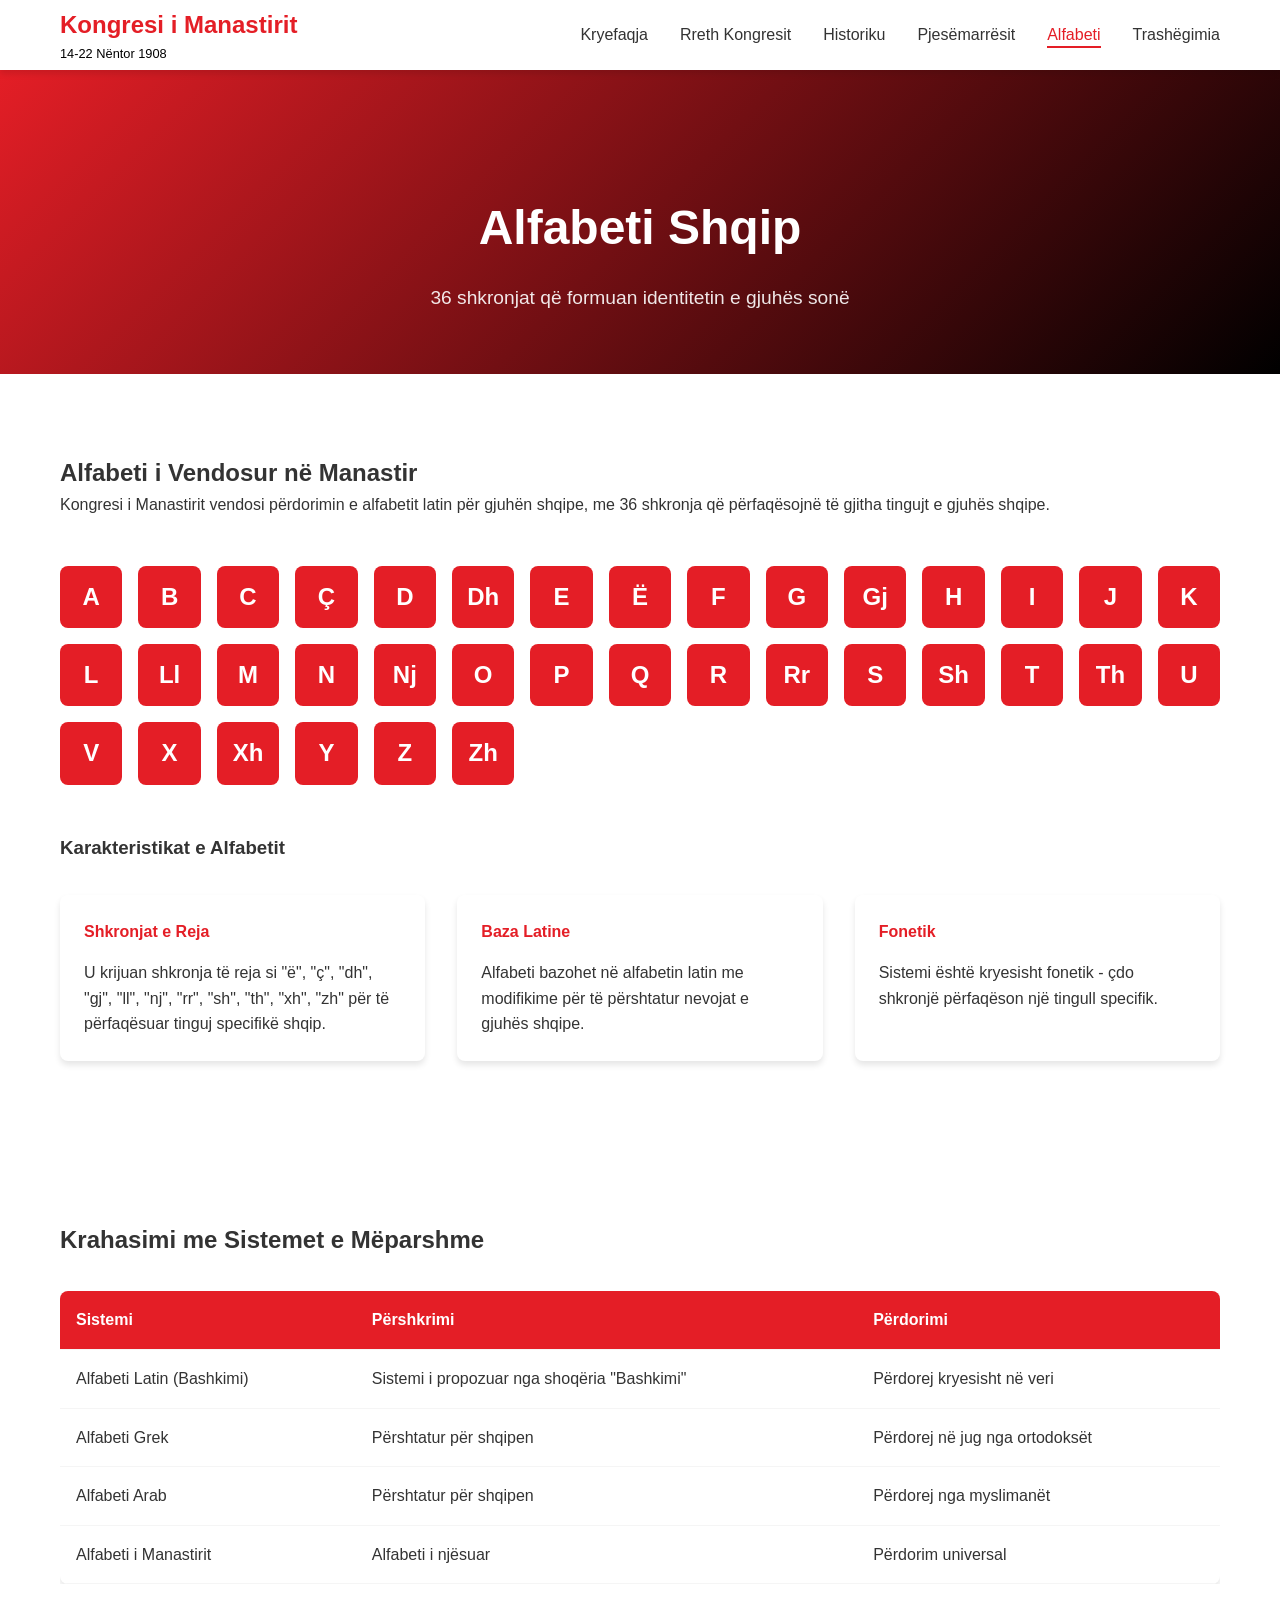
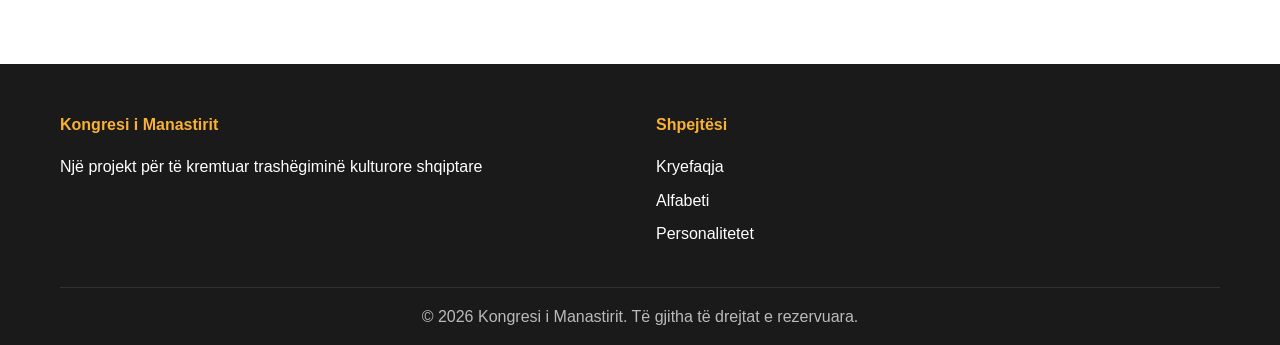
==== alfabeti.html @ b6f20cf1 "Add files via upload" ====
<!doctype html>
<html lang="sq">
    <head>
        <meta charset="UTF-8" />
        <meta name="viewport" content="width=device-width, initial-scale=1.0" />
        <title>Alfabeti - Kongresi i Manastirit</title>
        <link rel="stylesheet" href="style.css" />
    </head>
    <body>
        <nav class="navbar">
            <div class="nav-container">
                <div class="nav-logo">
                    <h2>Kongresi i Manastirit</h2>
                    <span>14-22 Nëntor 1908</span>
                </div>
                <ul class="nav-menu">
                    <li class="nav-item">
                        <a href="index.html" class="nav-link">Kryefaqja</a>
                    </li>
                    <li class="nav-item">
                        <a href="rreth.html" class="nav-link"
                            >Rreth Kongresit</a
                        >
                    </li>
                    <li class="nav-item">
                        <a href="historiku.html" class="nav-link">Historiku</a>
                    </li>
                    <li class="nav-item">
                        <a href="pjesemarresit.html" class="nav-link"
                            >Pjesëmarrësit</a
                        >
                    </li>
                    <li class="nav-item">
                        <a href="alfabeti.html" class="nav-link active"
                            >Alfabeti</a
                        >
                    </li>
                    <li class="nav-item">
                        <a href="trashigimi.html" class="nav-link"
                            >Trashëgimia</a
                        >
                    </li>
                </ul>
                <div class="hamburger">
                    <span class="bar"></span>
                    <span class="bar"></span>
                    <span class="bar"></span>
                </div>
            </div>
        </nav>

        <header class="page-header">
            <div class="container">
                <h1>Alfabeti Shqip</h1>
                <p>36 shkronjat që formuan identitetin e gjuhës sonë</p>
            </div>
        </header>

        <main>
            <section class="alphabet-section">
                <div class="container">
                    <div class="alphabet-intro">
                        <h2>Alfabeti i Vendosur në Manastir</h2>
                        <p>
                            Kongresi i Manastirit vendosi përdorimin e alfabetit
                            latin për gjuhën shqipe, me 36 shkronja që
                            përfaqësojnë të gjitha tingujt e gjuhës shqipe.
                        </p>
                    </div>

                    <div class="alphabet-grid">
                        <!-- Shkronjat do të gjenerohen me JavaScript -->
                    </div>

                    <div class="alphabet-details">
                        <h3>Karakteristikat e Alfabetit</h3>
                        <div class="details-grid">
                            <div class="detail-card">
                                <h4>Shkronjat e Reja</h4>
                                <p>
                                    U krijuan shkronja të reja si "ë", "ç",
                                    "dh", "gj", "ll", "nj", "rr", "sh", "th",
                                    "xh", "zh" për të përfaqësuar tinguj
                                    specifikë shqip.
                                </p>
                            </div>
                            <div class="detail-card">
                                <h4>Baza Latine</h4>
                                <p>
                                    Alfabeti bazohet në alfabetin latin me
                                    modifikime për të përshtatur nevojat e
                                    gjuhës shqipe.
                                </p>
                            </div>
                            <div class="detail-card">
                                <h4>Fonetik</h4>
                                <p>
                                    Sistemi është kryesisht fonetik - çdo
                                    shkronjë përfaqëson një tingull specifik.
                                </p>
                            </div>
                        </div>
                    </div>
                </div>
            </section>

            <section class="comparison-section">
                <div class="container">
                    <h2>Krahasimi me Sistemet e Mëparshme</h2>
                    <div class="comparison-table">
                        <table>
                            <thead>
                                <tr>
                                    <th>Sistemi</th>
                                    <th>Përshkrimi</th>
                                    <th>Përdorimi</th>
                                </tr>
                            </thead>
                            <tbody>
                                <tr>
                                    <td>Alfabeti Latin (Bashkimi)</td>
                                    <td>
                                        Sistemi i propozuar nga shoqëria
                                        "Bashkimi"
                                    </td>
                                    <td>Përdorej kryesisht në veri</td>
                                </tr>
                                <tr>
                                    <td>Alfabeti Grek</td>
                                    <td>Përshtatur për shqipen</td>
                                    <td>Përdorej në jug nga ortodoksët</td>
                                </tr>
                                <tr>
                                    <td>Alfabeti Arab</td>
                                    <td>Përshtatur për shqipen</td>
                                    <td>Përdorej nga myslimanët</td>
                                </tr>
                                <tr>
                                    <td>Alfabeti i Manastirit</td>
                                    <td>Alfabeti i njësuar</td>
                                    <td>Përdorim universal</td>
                                </tr>
                            </tbody>
                        </table>
                    </div>
                </div>
            </section>
        </main>

        <footer class="footer">
            <div class="container">
                <div class="footer-content">
                    <div class="footer-section">
                        <h4>Kongresi i Manastirit</h4>
                        <p>
                            Një projekt për të kremtuar trashëgiminë kulturore
                            shqiptare
                        </p>
                    </div>
                    <div class="footer-section">
                        <h4>Shpejtësi</h4>
                        <ul>
                            <li><a href="index.html">Kryefaqja</a></li>
                            <li><a href="alfabeti.html">Alfabeti</a></li>
                            <li>
                                <a href="pjesemarresit.html">Personalitetet</a>
                            </li>
                        </ul>
                    </div>
                </div>
                <div class="footer-bottom">
                    <p>
                        &copy; 2024 Kongresi i Manastirit. Të gjitha të drejtat
                        e rezervuara.
                    </p>
                </div>
            </div>
        </footer>

        <script src="script.js"></script>
    </body>
</html>
---- style.css ----
/* Reset dhe stilizime bazë */
* {
    margin: 0;
    padding: 0;
    box-sizing: border-box;
}

:root {
    --primary-color: #e41e26;
    --secondary-color: #000000;
    --accent-color: #f8b133;
    --text-color: #333333;
    --light-bg: #f5f5f5;
    --dark-bg: #1a1a1a;
    --white: #ffffff;
    --transition: all 0.3s ease;
    --shadow: 0 4px 6px rgba(0, 0, 0, 0.1);
    --border-radius: 8px;
}

html {
    scroll-behavior: smooth;
}

body {
    font-family: "Segoe UI", Tahoma, Geneva, Verdana, sans-serif;
    line-height: 1.6;
    color: var(--text-color);
    background-color: var(--white);
}

.container {
    max-width: 1200px;
    margin: 0 auto;
    padding: 0 20px;
}

/* Navigation */
.navbar {
    background: var(--white);
    box-shadow: var(--shadow);
    position: fixed;
    width: 100%;
    top: 0;
    z-index: 1000;
}

.nav-container {
    max-width: 1200px;
    margin: 0 auto;
    padding: 0 20px;
    display: flex;
    justify-content: space-between;
    align-items: center;
    height: 70px;
}

.nav-logo h2 {
    color: var(--primary-color);
    font-size: 1.5rem;
}

.nav-logo span {
    color: var(--secondary-color);
    font-size: 0.8rem;
    display: block;
}

.nav-menu {
    display: flex;
    list-style: none;
    gap: 2rem;
}

.nav-link {
    text-decoration: none;
    color: var(--text-color);
    font-weight: 500;
    transition: var(--transition);
    position: relative;
}

.nav-link:hover,
.nav-link.active {
    color: var(--primary-color);
}

.nav-link.active::after {
    content: "";
    position: absolute;
    bottom: -5px;
    left: 0;
    width: 100%;
    height: 2px;
    background: var(--primary-color);
}

.hamburger {
    display: none;
    flex-direction: column;
    cursor: pointer;
}

.bar {
    width: 25px;
    height: 3px;
    background: var(--text-color);
    margin: 3px 0;
    transition: var(--transition);
}

/* Hero Section */
.hero {
    height: 100vh;
    background: linear-gradient(
        135deg,
        var(--primary-color),
        var(--secondary-color)
    );
    display: flex;
    align-items: center;
    justify-content: center;
    text-align: center;
    color: var(--white);
    position: relative;
    margin-top: 70px;
}

.hero-content {
    z-index: 2;
}

.hero-title {
    font-size: 4rem;
    margin-bottom: 1rem;
    text-shadow: 2px 2px 4px rgba(0, 0, 0, 0.5);
}

.hero-subtitle {
    font-size: 1.5rem;
    margin-bottom: 2rem;
    opacity: 0.9;
}

.hero-date {
    font-size: 1.2rem;
    margin-bottom: 2rem;
    padding: 0.5rem 1rem;
    background: rgba(255, 255, 255, 0.2);
    border-radius: var(--border-radius);
    display: inline-block;
}

.cta-button {
    display: inline-block;
    padding: 12px 30px;
    background: var(--accent-color);
    color: var(--secondary-color);
    text-decoration: none;
    border-radius: var(--border-radius);
    font-weight: bold;
    transition: var(--transition);
    border: none;
    cursor: pointer;
}

.cta-button:hover {
    transform: translateY(-2px);
    box-shadow: var(--shadow);
}

.cta-button.secondary {
    background: transparent;
    border: 2px solid var(--accent-color);
    color: var(--accent-color);
}

.hero-scroll {
    position: absolute;
    bottom: 30px;
    left: 50%;
    transform: translateX(-50%);
}

.scroll-indicator {
    width: 30px;
    height: 50px;
    border: 2px solid var(--white);
    border-radius: 15px;
    position: relative;
}

.scroll-indicator::before {
    content: "";
    position: absolute;
    top: 8px;
    left: 50%;
    transform: translateX(-50%);
    width: 4px;
    height: 8px;
    background: var(--white);
    border-radius: 2px;
    animation: scroll 2s infinite;
}

@keyframes scroll {
    0% {
        transform: translateX(-50%) translateY(0);
        opacity: 1;
    }
    100% {
        transform: translateX(-50%) translateY(20px);
        opacity: 0;
    }
}

/* Sections Common */
section {
    padding: 80px 0;
}

.section-header {
    text-align: center;
    margin-bottom: 3rem;
}

.section-header h2 {
    font-size: 2.5rem;
    color: var(--secondary-color);
    margin-bottom: 1rem;
}

.section-header p {
    font-size: 1.2rem;
    color: var(--text-color);
    opacity: 0.8;
}

/* Features Grid */
.features-grid {
    display: grid;
    grid-template-columns: repeat(auto-fit, minmax(250px, 1fr));
    gap: 2rem;
    margin-top: 3rem;
}

.feature-card {
    background: var(--white);
    padding: 2rem;
    border-radius: var(--border-radius);
    box-shadow: var(--shadow);
    text-align: center;
    transition: var(--transition);
}

.feature-card:hover {
    transform: translateY(-5px);
}

.feature-icon {
    font-size: 3rem;
    margin-bottom: 1rem;
}

.feature-card h3 {
    color: var(--secondary-color);
    margin-bottom: 1rem;
}

/* Timeline */
.timeline {
    position: relative;
    max-width: 800px;
    margin: 0 auto;
}

.timeline::before {
    content: "";
    position: absolute;
    left: 50%;
    top: 0;
    bottom: 0;
    width: 2px;
    background: var(--primary-color);
    transform: translateX(-50%);
}

.timeline-item {
    display: flex;
    justify-content: space-between;
    align-items: center;
    margin-bottom: 3rem;
    position: relative;
}

.timeline-item:nth-child(odd) {
    flex-direction: row-reverse;
}

.timeline-date {
    flex: 1;
    text-align: center;
    font-weight: bold;
    font-size: 1.2rem;
    color: var(--primary-color);
}

.timeline-content {
    flex: 2;
    background: var(--white);
    padding: 1.5rem;
    border-radius: var(--border-radius);
    box-shadow: var(--shadow);
    position: relative;
}

.timeline-item:nth-child(odd) .timeline-content {
    margin-right: 2rem;
}

.timeline-item:nth-child(even) .timeline-content {
    margin-left: 2rem;
}

.timeline-content::before {
    content: "";
    position: absolute;
    top: 50%;
    width: 20px;
    height: 20px;
    background: var(--primary-color);
    border-radius: 50%;
    transform: translateY(-50%);
}

.timeline-item:nth-child(odd) .timeline-content::before {
    right: -30px;
}

.timeline-item:nth-child(even) .timeline-content::before {
    left: -30px;
}

.timeline-item.highlight .timeline-content {
    background: var(--primary-color);
    color: var(--white);
}

.timeline-item.highlight .timeline-content h3 {
    color: var(--white);
}

/* Page Header */
.page-header {
    background: linear-gradient(
        135deg,
        var(--primary-color),
        var(--secondary-color)
    );
    color: var(--white);
    padding: 120px 0 60px;
    text-align: center;
    margin-top: 70px;
}

.page-header h1 {
    font-size: 3rem;
    margin-bottom: 1rem;
}

.page-header p {
    font-size: 1.2rem;
    opacity: 0.9;
}

/* Content Grid */
.content-grid {
    display: grid;
    grid-template-columns: 2fr 1fr;
    gap: 3rem;
    align-items: start;
}

.content-text h2 {
    color: var(--secondary-color);
    margin-bottom: 1.5rem;
    font-size: 2rem;
}

.content-text h3 {
    color: var(--primary-color);
    margin: 2rem 0 1rem;
}

.content-text ul {
    margin-left: 2rem;
    margin-bottom: 2rem;
}

.content-text li {
    margin-bottom: 0.5rem;
}

.image-placeholder {
    background: var(--light-bg);
    height: 300px;
    display: flex;
    align-items: center;
    justify-content: center;
    border-radius: var(--border-radius);
    color: var(--text-color);
    font-style: italic;
}

/* Stats Section */
.stats-section {
    background: var(--light-bg);
}

.stats-grid {
    display: grid;
    grid-template-columns: repeat(auto-fit, minmax(200px, 1fr));
    gap: 2rem;
    text-align: center;
}

.stat-item {
    background: var(--white);
    padding: 2rem;
    border-radius: var(--border-radius);
    box-shadow: var(--shadow);
}

.stat-number {
    font-size: 3rem;
    font-weight: bold;
    color: var(--primary-color);
    margin-bottom: 0.5rem;
}

.stat-label {
    color: var(--text-color);
    font-weight: 500;
}

/* People Section */
.people-filter {
    display: flex;
    justify-content: center;
    gap: 1rem;
    margin-bottom: 3rem;
    flex-wrap: wrap;
}

.filter-btn {
    padding: 8px 16px;
    background: var(--white);
    border: 2px solid var(--primary-color);
    color: var(--primary-color);
    border-radius: var(--border-radius);
    cursor: pointer;
    transition: var(--transition);
}

.filter-btn.active,
.filter-btn:hover {
    background: var(--primary-color);
    color: var(--white);
}

.people-grid {
    display: grid;
    grid-template-columns: repeat(auto-fit, minmax(300px, 1fr));
    gap: 2rem;
}

.person-card {
    background: var(--white);
    border-radius: var(--border-radius);
    box-shadow: var(--shadow);
    overflow: hidden;
    transition: var(--transition);
}

.person-card:hover {
    transform: translateY(-5px);
}

.person-image {
    height: 200px;
    background: var(--light-bg);
    display: flex;
    align-items: center;
    justify-content: center;
    font-size: 3rem;
    color: var(--primary-color);
    font-weight: bold;
}

.person-info {
    padding: 1.5rem;
}

.person-info h3 {
    color: var(--secondary-color);
    margin-bottom: 0.5rem;
}

.person-role {
    color: var(--primary-color);
    font-weight: 500;
    margin-bottom: 1rem;
}

.person-bio {
    color: var(--text-color);
    line-height: 1.6;
}

/* Alphabet Section */
.alphabet-grid {
    display: grid;
    grid-template-columns: repeat(auto-fit, minmax(60px, 1fr));
    gap: 1rem;
    margin: 3rem 0;
}

.letter-card {
    background: var(--primary-color);
    color: var(--white);
    aspect-ratio: 1;
    display: flex;
    align-items: center;
    justify-content: center;
    font-size: 1.5rem;
    font-weight: bold;
    border-radius: var(--border-radius);
    transition: var(--transition);
    cursor: pointer;
}

.letter-card:hover {
    transform: scale(1.1);
    background: var(--secondary-color);
}

.details-grid {
    display: grid;
    grid-template-columns: repeat(auto-fit, minmax(250px, 1fr));
    gap: 2rem;
    margin-top: 2rem;
}

.detail-card {
    background: var(--white);
    padding: 1.5rem;
    border-radius: var(--border-radius);
    box-shadow: var(--shadow);
}

.detail-card h4 {
    color: var(--primary-color);
    margin-bottom: 1rem;
}

/* Comparison Table */
.comparison-table {
    overflow-x: auto;
    margin-top: 2rem;
}

table {
    width: 100%;
    border-collapse: collapse;
    background: var(--white);
    box-shadow: var(--shadow);
    border-radius: var(--border-radius);
    overflow: hidden;
}

th,
td {
    padding: 1rem;
    text-align: left;
    border-bottom: 1px solid var(--light-bg);
}

th {
    background: var(--primary-color);
    color: var(--white);
    font-weight: 600;
}

tr:hover {
    background: var(--light-bg);
}

/* Legacy Grid */
.legacy-grid {
    display: grid;
    grid-template-columns: repeat(auto-fit, minmax(250px, 1fr));
    gap: 2rem;
    margin-top: 3rem;
}

.legacy-card {
    background: var(--white);
    padding: 2rem;
    border-radius: var(--border-radius);
    box-shadow: var(--shadow);
    text-align: center;
    transition: var(--transition);
}

.legacy-card:hover {
    transform: translateY(-5px);
}

.legacy-card h3 {
    color: var(--primary-color);
    margin-bottom: 1rem;
}

/* Impact Timeline */
.impact-timeline {
    position: relative;
    max-width: 800px;
    margin: 3rem auto 0;
}

.impact-timeline::before {
    content: "";
    position: absolute;
    left: 0;
    top: 0;
    bottom: 0;
    width: 2px;
    background: var(--primary-color);
}

.impact-item {
    display: flex;
    margin-bottom: 3rem;
    position: relative;
}

.impact-year {
    flex: 1;
    font-weight: bold;
    color: var(--primary-color);
    padding-right: 2rem;
    text-align: right;
}

.impact-content {
    flex: 3;
    background: var(--white);
    padding: 1.5rem;
    border-radius: var(--border-radius);
    box-shadow: var(--shadow);
    margin-left: 2rem;
    position: relative;
}

.impact-content::before {
    content: "";
    position: absolute;
    left: -10px;
    top: 50%;
    transform: translateY(-50%);
    width: 20px;
    height: 20px;
    background: var(--primary-color);
    border-radius: 50%;
}

.impact-content h3 {
    color: var(--secondary-color);
    margin-bottom: 0.5rem;
}

/* Celebration Section */
.celebration-section {
    background: var(--light-bg);
    text-align: center;
}

.celebration-content p {
    font-size: 1.2rem;
    margin-bottom: 2rem;
    max-width: 600px;
    margin-left: auto;
    margin-right: auto;
}

.celebration-actions {
    display: flex;
    gap: 1rem;
    justify-content: center;
    flex-wrap: wrap;
}

/* Footer */
.footer {
    background: var(--dark-bg);
    color: var(--white);
    padding: 3rem 0 1rem;
}

.footer-content {
    display: grid;
    grid-template-columns: repeat(auto-fit, minmax(250px, 1fr));
    gap: 2rem;
    margin-bottom: 2rem;
}

.footer-section h4 {
    color: var(--accent-color);
    margin-bottom: 1rem;
}

.footer-section ul {
    list-style: none;
}

.footer-section ul li {
    margin-bottom: 0.5rem;
}

.footer-section a {
    color: var(--white);
    text-decoration: none;
    transition: var(--transition);
}

.footer-section a:hover {
    color: var(--accent-color);
}

.footer-bottom {
    border-top: 1px solid rgba(255, 255, 255, 0.1);
    padding-top: 1rem;
    text-align: center;
    color: rgba(255, 255, 255, 0.7);
}

/* Responsive Design */
@media (max-width: 768px) {
    .hamburger {
        display: flex;
    }

    .nav-menu {
        position: fixed;
        left: -100%;
        top: 70px;
        flex-direction: column;
        background: var(--white);
        width: 100%;
        text-align: center;
        transition: var(--transition);
        box-shadow: var(--shadow);
        padding: 2rem 0;
    }

    .nav-menu.active {
        left: 0;
    }

    .hero-title {
        font-size: 2.5rem;
    }

    .hero-subtitle {
        font-size: 1.2rem;
    }

    .content-grid {
        grid-template-columns: 1fr;
    }

    .timeline::before {
        left: 20px;
    }

    .timeline-item {
        flex-direction: row !important;
    }

    .timeline-date {
        flex: 0 0 80px;
        text-align: left;
    }

    .timeline-content {
        margin-left: 2rem !important;
        margin-right: 0 !important;
    }

    .timeline-content::before {
        left: -30px !important;
        right: auto !important;
    }

    .impact-timeline::before {
        left: 20px;
    }

    .impact-item {
        flex-direction: column;
    }

    .impact-year {
        text-align: left;
        padding-right: 0;
        margin-bottom: 1rem;
    }

    .impact-content {
        margin-left: 2rem;
    }
}

/* Animations */
@keyframes fadeInUp {
    from {
        opacity: 0;
        transform: translateY(30px);
    }
    to {
        opacity: 1;
        transform: translateY(0);
    }
}

.fade-in {
    animation: fadeInUp 0.6s ease forwards;
}
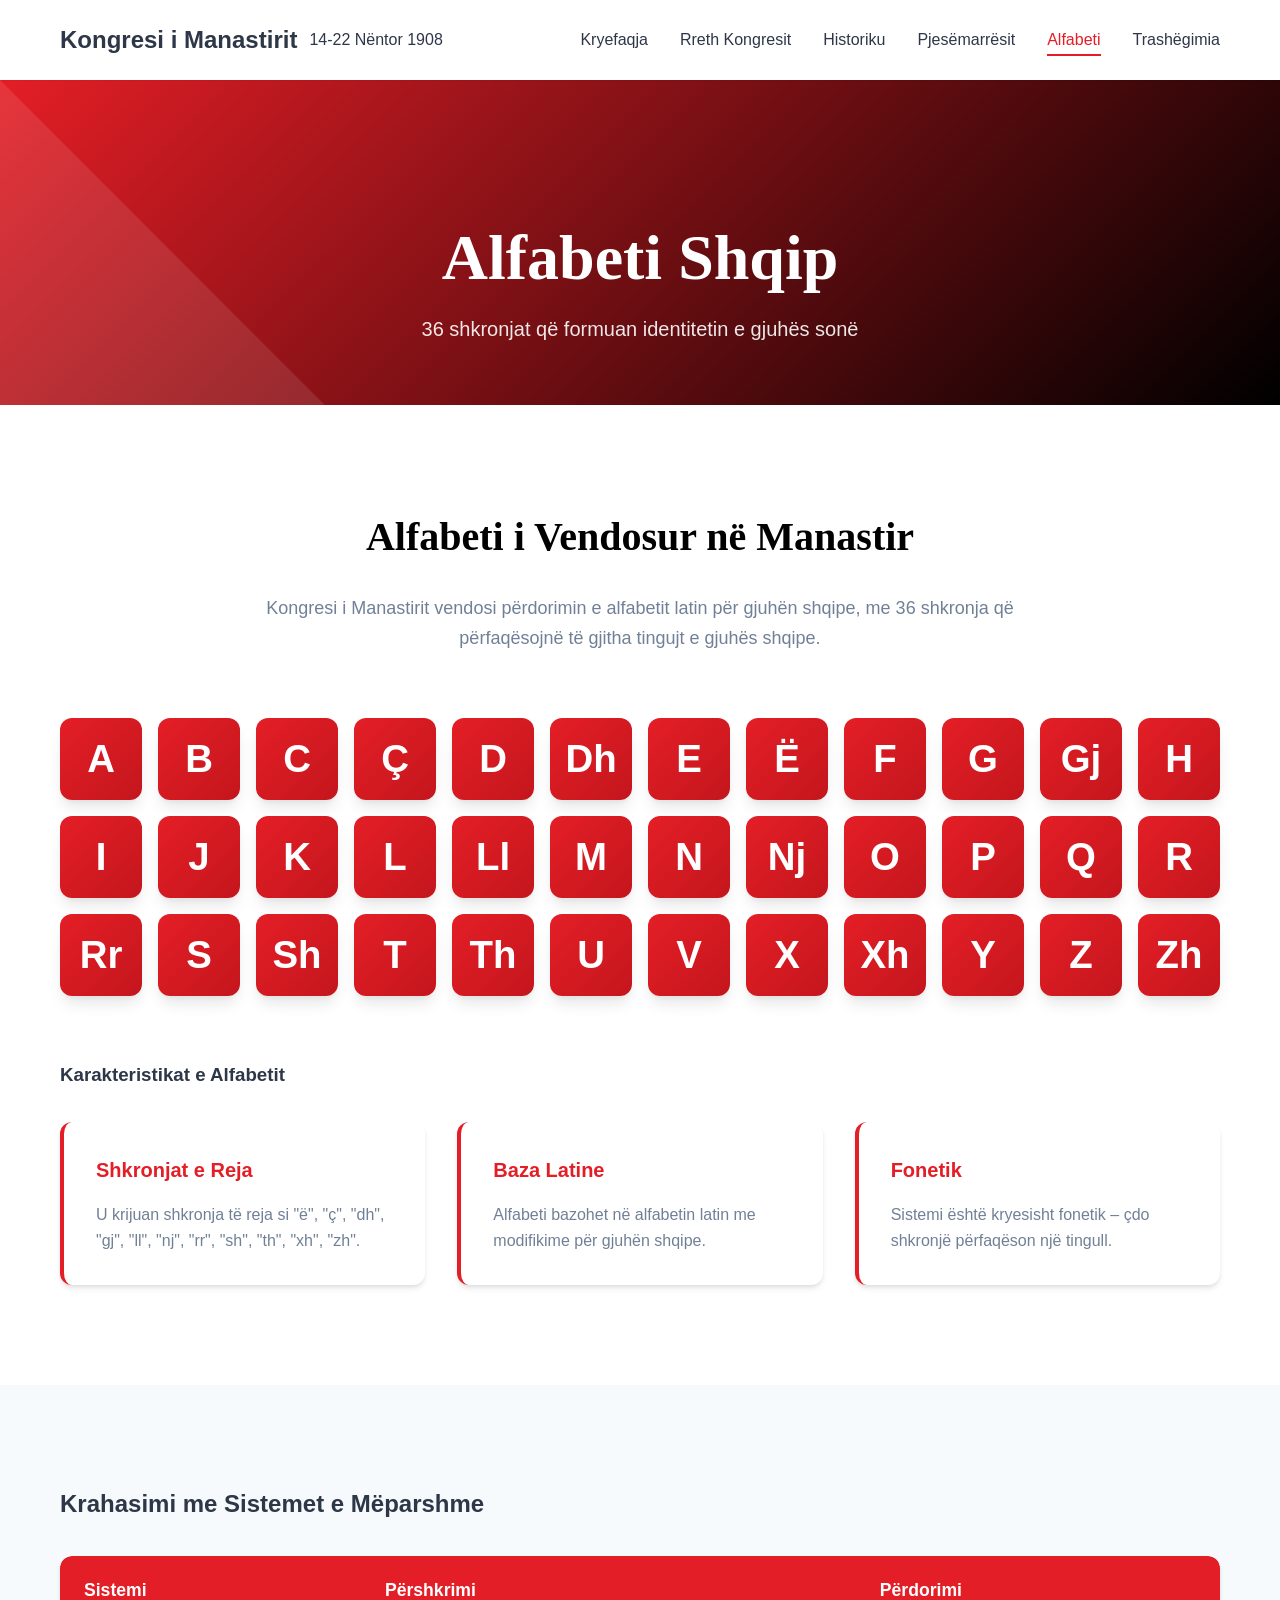
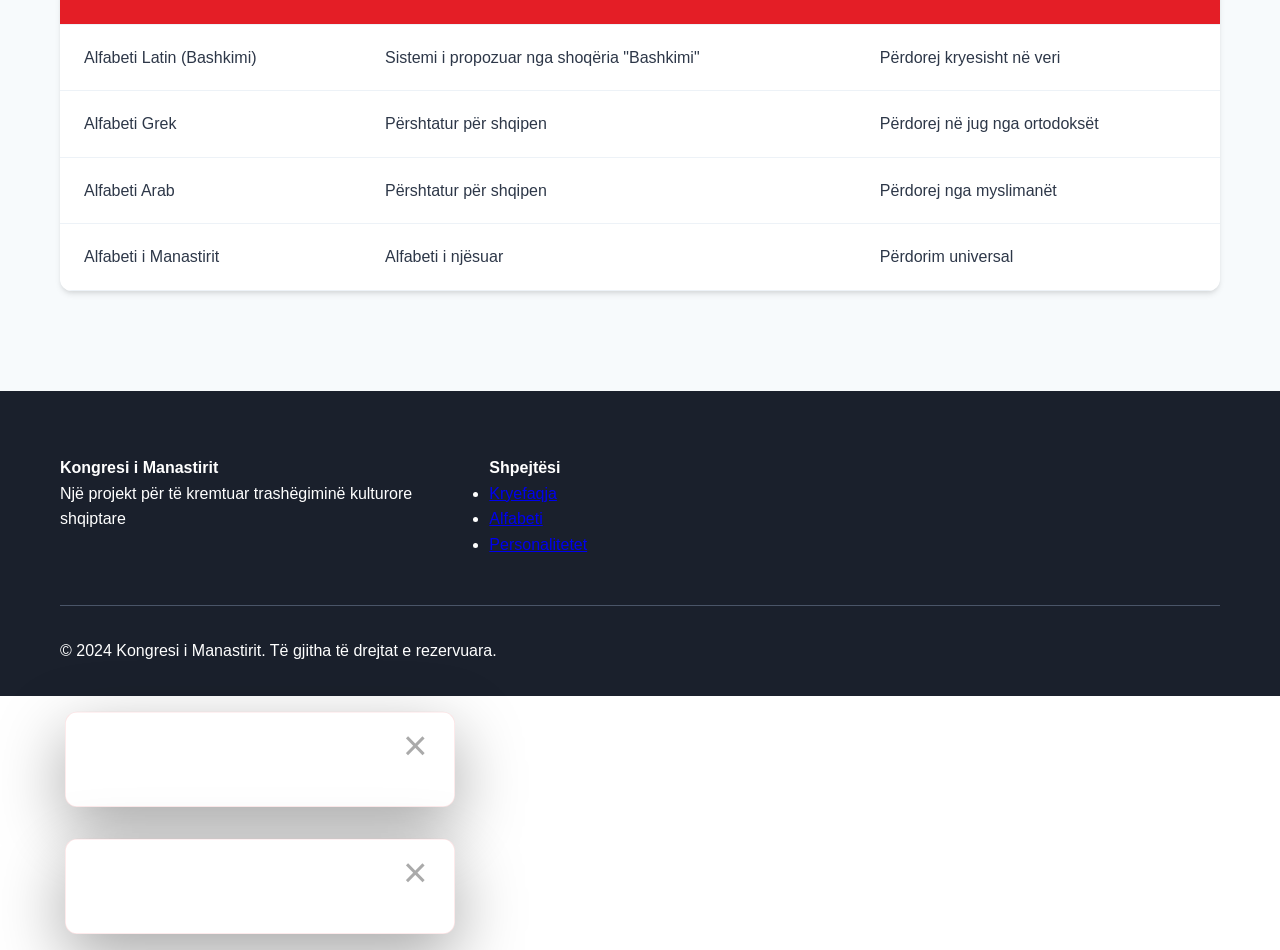
==== commit e5d215a6: "Refactor HTML structure and improve semantics" ====
--- a/alfabeti.html
+++ b/alfabeti.html
@@ -1,182 +1,139 @@
 <!doctype html>
 <html lang="sq">
-    <head>
-        <meta charset="UTF-8" />
-        <meta name="viewport" content="width=device-width, initial-scale=1.0" />
-        <title>Alfabeti - Kongresi i Manastirit</title>
-        <link rel="stylesheet" href="style.css" />
-    </head>
-    <body>
-        <nav class="navbar">
-            <div class="nav-container">
-                <div class="nav-logo">
-                    <h2>Kongresi i Manastirit</h2>
-                    <span>14-22 Nëntor 1908</span>
+<head>
+    <meta charset="UTF-8" />
+    <meta name="viewport" content="width=device-width, initial-scale=1.0" />
+    <title>Alfabeti - Kongresi i Manastirit</title>
+    <link rel="stylesheet" href="style.css" />
+</head>
+<body>
+
+    <!-- NAVBAR -->
+    <nav class="navbar">
+        <div class="nav-container">
+            <div class="nav-logo">
+                <h2>Kongresi i Manastirit</h2>
+                <span>14-22 Nëntor 1908</span>
+            </div>
+            <ul class="nav-menu">
+                <li><a href="index.html" class="nav-link">Kryefaqja</a></li>
+                <li><a href="rreth.html" class="nav-link">Rreth Kongresit</a></li>
+                <li><a href="historiku.html" class="nav-link">Historiku</a></li>
+                <li><a href="pjesemarresit.html" class="nav-link">Pjesëmarrësit</a></li>
+                <li><a href="alfabeti.html" class="nav-link active">Alfabeti</a></li>
+                <li><a href="trashigimi.html" class="nav-link">Trashëgimia</a></li>
+            </ul>
+            <div class="hamburger">
+                <span class="bar"></span>
+                <span class="bar"></span>
+                <span class="bar"></span>
+            </div>
+        </div>
+    </nav>
+
+    <!-- HEADER -->
+    <header class="page-header">
+        <div class="container">
+            <h1>Alfabeti Shqip</h1>
+            <p>36 shkronjat që formuan identitetin e gjuhës sonë</p>
+        </div>
+    </header>
+
+    <main>
+        <section class="alphabet-section">
+            <div class="container">
+                <div class="alphabet-intro">
+                    <h2>Alfabeti i Vendosur në Manastir</h2>
+                    <p>
+                        Kongresi i Manastirit vendosi përdorimin e alfabetit latin për gjuhën shqipe,
+                        me 36 shkronja që përfaqësojnë të gjitha tingujt e gjuhës shqipe.
+                    </p>
                 </div>
-                <ul class="nav-menu">
-                    <li class="nav-item">
-                        <a href="index.html" class="nav-link">Kryefaqja</a>
-                    </li>
-                    <li class="nav-item">
-                        <a href="rreth.html" class="nav-link"
-                            >Rreth Kongresit</a
-                        >
-                    </li>
-                    <li class="nav-item">
-                        <a href="historiku.html" class="nav-link">Historiku</a>
-                    </li>
-                    <li class="nav-item">
-                        <a href="pjesemarresit.html" class="nav-link"
-                            >Pjesëmarrësit</a
-                        >
-                    </li>
-                    <li class="nav-item">
-                        <a href="alfabeti.html" class="nav-link active"
-                            >Alfabeti</a
-                        >
-                    </li>
-                    <li class="nav-item">
-                        <a href="trashigimi.html" class="nav-link"
-                            >Trashëgimia</a
-                        >
-                    </li>
-                </ul>
-                <div class="hamburger">
-                    <span class="bar"></span>
-                    <span class="bar"></span>
-                    <span class="bar"></span>
+
+                <!-- GRID-I I SHKRONJAVE -->
+                <div class="alphabet-grid">
+                    <!-- JavaScript-i do t'i shtojë shkronjat këtu -->
                 </div>
-            </div>
-        </nav>
 
-        <header class="page-header">
-            <div class="container">
-                <h1>Alfabeti Shqip</h1>
-                <p>36 shkronjat që formuan identitetin e gjuhës sonë</p>
-            </div>
-        </header>
-
-        <main>
-            <section class="alphabet-section">
-                <div class="container">
-                    <div class="alphabet-intro">
-                        <h2>Alfabeti i Vendosur në Manastir</h2>
-                        <p>
-                            Kongresi i Manastirit vendosi përdorimin e alfabetit
-                            latin për gjuhën shqipe, me 36 shkronja që
-                            përfaqësojnë të gjitha tingujt e gjuhës shqipe.
-                        </p>
-                    </div>
-
-                    <div class="alphabet-grid">
-                        <!-- Shkronjat do të gjenerohen me JavaScript -->
-                    </div>
-
-                    <div class="alphabet-details">
-                        <h3>Karakteristikat e Alfabetit</h3>
-                        <div class="details-grid">
-                            <div class="detail-card">
-                                <h4>Shkronjat e Reja</h4>
-                                <p>
-                                    U krijuan shkronja të reja si "ë", "ç",
-                                    "dh", "gj", "ll", "nj", "rr", "sh", "th",
-                                    "xh", "zh" për të përfaqësuar tinguj
-                                    specifikë shqip.
-                                </p>
-                            </div>
-                            <div class="detail-card">
-                                <h4>Baza Latine</h4>
-                                <p>
-                                    Alfabeti bazohet në alfabetin latin me
-                                    modifikime për të përshtatur nevojat e
-                                    gjuhës shqipe.
-                                </p>
-                            </div>
-                            <div class="detail-card">
-                                <h4>Fonetik</h4>
-                                <p>
-                                    Sistemi është kryesisht fonetik - çdo
-                                    shkronjë përfaqëson një tingull specifik.
-                                </p>
-                            </div>
+                <div class="alphabet-details">
+                    <h3>Karakteristikat e Alfabetit</h3>
+                    <div class="details-grid">
+                        <div class="detail-card">
+                            <h4>Shkronjat e Reja</h4>
+                            <p>U krijuan shkronja të reja si "ë", "ç", "dh", "gj", "ll", "nj", "rr", "sh", "th", "xh", "zh".</p>
+                        </div>
+                        <div class="detail-card">
+                            <h4>Baza Latine</h4>
+                            <p>Alfabeti bazohet në alfabetin latin me modifikime për gjuhën shqipe.</p>
+                        </div>
+                        <div class="detail-card">
+                            <h4>Fonetik</h4>
+                            <p>Sistemi është kryesisht fonetik – çdo shkronjë përfaqëson një tingull.</p>
                         </div>
                     </div>
                 </div>
-            </section>
+            </div>
+        </section>
 
-            <section class="comparison-section">
-                <div class="container">
-                    <h2>Krahasimi me Sistemet e Mëparshme</h2>
-                    <div class="comparison-table">
-                        <table>
-                            <thead>
-                                <tr>
-                                    <th>Sistemi</th>
-                                    <th>Përshkrimi</th>
-                                    <th>Përdorimi</th>
-                                </tr>
-                            </thead>
-                            <tbody>
-                                <tr>
-                                    <td>Alfabeti Latin (Bashkimi)</td>
-                                    <td>
-                                        Sistemi i propozuar nga shoqëria
-                                        "Bashkimi"
-                                    </td>
-                                    <td>Përdorej kryesisht në veri</td>
-                                </tr>
-                                <tr>
-                                    <td>Alfabeti Grek</td>
-                                    <td>Përshtatur për shqipen</td>
-                                    <td>Përdorej në jug nga ortodoksët</td>
-                                </tr>
-                                <tr>
-                                    <td>Alfabeti Arab</td>
-                                    <td>Përshtatur për shqipen</td>
-                                    <td>Përdorej nga myslimanët</td>
-                                </tr>
-                                <tr>
-                                    <td>Alfabeti i Manastirit</td>
-                                    <td>Alfabeti i njësuar</td>
-                                    <td>Përdorim universal</td>
-                                </tr>
-                            </tbody>
-                        </table>
-                    </div>
-                </div>
-            </section>
-        </main>
-
-        <footer class="footer">
+        <!-- KRAHASIMI -->
+        <section class="comparison-section">
             <div class="container">
-                <div class="footer-content">
-                    <div class="footer-section">
-                        <h4>Kongresi i Manastirit</h4>
-                        <p>
-                            Një projekt për të kremtuar trashëgiminë kulturore
-                            shqiptare
-                        </p>
-                    </div>
-                    <div class="footer-section">
-                        <h4>Shpejtësi</h4>
-                        <ul>
-                            <li><a href="index.html">Kryefaqja</a></li>
-                            <li><a href="alfabeti.html">Alfabeti</a></li>
-                            <li>
-                                <a href="pjesemarresit.html">Personalitetet</a>
-                            </li>
-                        </ul>
-                    </div>
-                </div>
-                <div class="footer-bottom">
-                    <p>
-                        &copy; 2024 Kongresi i Manastirit. Të gjitha të drejtat
-                        e rezervuara.
-                    </p>
+                <h2>Krahasimi me Sistemet e Mëparshme</h2>
+                <div class="comparison-table">
+                    <table>
+                        <thead>
+                            <tr>
+                                <th>Sistemi</th>
+                                <th>Përshkrimi</th>
+                                <th>Përdorimi</th>
+                            </tr>
+                        </thead>
+                        <tbody>
+                            <tr><td>Alfabeti Latin (Bashkimi)</td><td>Sistemi i propozuar nga shoqëria "Bashkimi"</td><td>Përdorej kryesisht në veri</td></tr>
+                            <tr><td>Alfabeti Grek</td><td>Përshtatur për shqipen</td><td>Përdorej në jug nga ortodoksët</td></tr>
+                            <tr><td>Alfabeti Arab</td><td>Përshtatur për shqipen</td><td>Përdorej nga myslimanët</td></tr>
+                            <tr><td>Alfabeti i Manastirit</td><td>Alfabeti i njësuar</td><td>Përdorim universal</td></tr>
+                        </tbody>
+                    </table>
                 </div>
             </div>
-        </footer>
+        </section>
+    </main>
 
-        <script src="script.js"></script>
-    </body>
+    <!-- FOOTER -->
+    <footer class="footer">
+        <div class="container">
+            <div class="footer-content">
+                <div class="footer-section">
+                    <h4>Kongresi i Manastirit</h4>
+                    <p>Një projekt për të kremtuar trashëgiminë kulturore shqiptare</p>
+                </div>
+                <div class="footer-section">
+                    <h4>Shpejtësi</h4>
+                    <ul>
+                        <li><a href="index.html">Kryefaqja</a></li>
+                        <li><a href="alfabeti.html">Alfabeti</a></li>
+                        <li><a href="pjesemarresit.html">Personalitetet</a></li>
+                    </ul>
+                </div>
+            </div>
+            <div class="footer-bottom">
+                <p>&copy; 2024 Kongresi i Manastirit. Të gjitha të drejtat e rezervuara.</p>
+            </div>
+        </div>
+    </footer>
+
+    <!-- MODALI I SHKRONJËS (pozicionohet automatikisht sipër shkronjës) -->
+    <div id="letterModal" class="letter-modal" role="dialog" aria-modal="true" aria-labelledby="modal-title">
+        <div class="modal-content">
+            <span class="close" aria-label="Mbyll">×</span>
+            <div class="modal-letter"></div>
+            <h2 id="modal-title" class="modal-name"></h2>
+            <p class="modal-pronounce"></p>
+            <p class="modal-examples"></p>
+        </div>
+    </div>
+
+    <script src="script.js"></script>
+</body>
 </html>
--- a/style.css
+++ b/style.css
@@ -1,4 +1,4 @@
-/* Reset dhe stilizime bazë */
+/* Reset and Base Styles */
 * {
     margin: 0;
     padding: 0;
@@ -7,26 +7,75 @@
 
 :root {
     --primary-color: #e41e26;
+    --primary-dark: #c4161d;
+    --primary-light: #f04a50;
     --secondary-color: #000000;
     --accent-color: #f8b133;
-    --text-color: #333333;
-    --light-bg: #f5f5f5;
-    --dark-bg: #1a1a1a;
+    --accent-dark: #e6a022;
+    --text-color: #2d3748;
+    --text-light: #718096;
+    --text-lighter: #a0aec0;
+    --light-bg: #f7fafc;
+    --dark-bg: #1a202c;
     --white: #ffffff;
+    --gray-50: #f9fafb;
+    --gray-100: #f7fafc;
+    --gray-200: #edf2f7;
+    --gray-300: #e2e8f0;
+    --gray-400: #cbd5e0;
+    --gray-500: #a0aec0;
+    --gray-600: #718096;
+    --gray-700: #4a5568;
+    --gray-800: #2d3748;
+    --gray-900: #1a202c;
+    
+    --shadow-sm: 0 1px 2px 0 rgba(0, 0, 0, 0.05);
+    --shadow: 0 1px 3px 0 rgba(0, 0, 0, 0.1), 0 1px 2px 0 rgba(0, 0, 0, 0.06);
+    --shadow-md: 0 4px 6px -1px rgba(0, 0, 0, 0.1), 0 2px 4px -1px rgba(0, 0, 0, 0.06);
+    --shadow-lg: 0 10px 15px -3px rgba(0, 0, 0, 0.1), 0 4px 6px -2px rgba(0, 0, 0, 0.05);
+    --shadow-xl: 0 20px 25px -5px rgba(0, 0, 0, 0.1), 0 10px 10px -5px rgba(0, 0, 0, 0.04);
+    
+    --border-radius: 8px;
+    --border-radius-lg: 12px;
+    --border-radius-xl: 16px;
+    
     --transition: all 0.3s ease;
-    --shadow: 0 4px 6px rgba(0, 0, 0, 0.1);
-    --border-radius: 8px;
+    --transition-slow: all 0.5s ease;
+    --transition-fast: all 0.15s ease;
+    
+    --font-heading: 'Playfair Display', serif;
+    --font-body: 'Inter', -apple-system, BlinkMacSystemFont, 'Segoe UI', Roboto, sans-serif;
+}
+
+[data-theme="dark"] {
+    --text-color: #e2e8f0;
+    --text-light: #cbd5e0;
+    --text-lighter: #a0aec0;
+    --light-bg: #2d3748;
+    --white: #1a202c;
+    --gray-50: #2d3748;
+    --gray-100: #2d3748;
+    --gray-200: #4a5568;
+    --gray-300: #4a5568;
+    --gray-400: #718096;
+    --gray-500: #a0aec0;
+    --gray-600: #cbd5e0;
+    --gray-700: #e2e8f0;
+    --gray-800: #f7fafc;
+    --gray-900: #ffffff;
 }
 
 html {
     scroll-behavior: smooth;
+    font-size: 16px;
 }
 
 body {
-    font-family: "Segoe UI", Tahoma, Geneva, Verdana, sans-serif;
+    font-family: var(--font-body);
     line-height: 1.6;
     color: var(--text-color);
     background-color: var(--white);
+    overflow-x: hidden;
 }
 
 .container {
@@ -35,14 +84,52 @@
     padding: 0 20px;
 }
 
+/* Floating Elements */
+.floating-elements {
+    position: fixed;
+    top: 0;
+    left: 0;
+    width: 100%;
+    height: 100%;
+    pointer-events: none;
+    z-index: 1;
+}
+
+.floating-letter {
+    position: absolute;
+    font-size: 2rem;
+    font-weight: bold;
+    color: rgba(228, 30, 38, 0.1);
+    animation: float 6s ease-in-out infinite;
+}
+
+.floating-letter:nth-child(1) { top: 10%; left: 5%; animation-delay: 0s; }
+.floating-letter:nth-child(2) { top: 20%; right: 10%; animation-delay: 1s; }
+.floating-letter:nth-child(3) { top: 60%; left: 8%; animation-delay: 2s; }
+.floating-letter:nth-child(4) { top: 40%; right: 15%; animation-delay: 3s; }
+.floating-letter:nth-child(5) { top: 80%; left: 15%; animation-delay: 4s; }
+.floating-letter:nth-child(6) { top: 30%; right: 5%; animation-delay: 5s; }
+.floating-letter:nth-child(7) { top: 70%; right: 8%; animation-delay: 6s; }
+
+@keyframes float {
+    0%, 100% { transform: translateY(0) rotate(0deg); }
+    50% { transform: translateY(-20px) rotate(5deg); }
+}
+
 /* Navigation */
 .navbar {
-    background: var(--white);
-    box-shadow: var(--shadow);
+    background: rgba(255, 255, 255, 0.95);
+    backdrop-filter: blur(10px);
+    box-shadow: var(--shadow-sm);
     position: fixed;
     width: 100%;
     top: 0;
     z-index: 1000;
+    transition: var(--transition);
+}
+
+[data-theme="dark"] .navbar {
+    background: rgba(26, 32, 44, 0.95);
 }
 
 .nav-container {
@@ -52,17 +139,29 @@
     display: flex;
     justify-content: space-between;
     align-items: center;
-    height: 70px;
-}
-
-.nav-logo h2 {
+    height: 80px;
+}
+
+.nav-logo {
+    display: flex;
+    align-items: center;
+    gap: 12px;
+}
+
+.logo-icon {
+    font-size: 2rem;
+}
+
+.logo-text h2 {
     color: var(--primary-color);
-    font-size: 1.5rem;
-}
-
-.nav-logo span {
-    color: var(--secondary-color);
-    font-size: 0.8rem;
+    font-size: 1.25rem;
+    font-weight: 700;
+    margin: 0;
+}
+
+.logo-text span {
+    color: var(--text-light);
+    font-size: 0.75rem;
     display: block;
 }
 
@@ -70,6 +169,7 @@
     display: flex;
     list-style: none;
     gap: 2rem;
+    margin: 0;
 }
 
 .nav-link {
@@ -78,6 +178,7 @@
     font-weight: 500;
     transition: var(--transition);
     position: relative;
+    padding: 8px 0;
 }
 
 .nav-link:hover,
@@ -86,330 +187,801 @@
 }
 
 .nav-link.active::after {
-    content: "";
-    position: absolute;
-    bottom: -5px;
+    content: '';
+    position: absolute;
+    bottom: 0;
     left: 0;
     width: 100%;
     height: 2px;
     background: var(--primary-color);
+    transform: scaleX(1);
+    transition: transform 0.3s ease;
+}
+
+.nav-link::after {
+    content: '';
+    position: absolute;
+    bottom: 0;
+    left: 0;
+    width: 100%;
+    height: 2px;
+    background: var(--primary-color);
+    transform: scaleX(0);
+    transition: transform 0.3s ease;
+}
+
+.nav-link:hover::after {
+    transform: scaleX(1);
+}
+
+.nav-actions {
+    display: flex;
+    align-items: center;
+    gap: 1rem;
+}
+
+.theme-toggle {
+    background: none;
+    border: none;
+    font-size: 1.25rem;
+    cursor: pointer;
+    padding: 8px;
+    border-radius: var(--border-radius);
+    transition: var(--transition);
+}
+
+.theme-toggle:hover {
+    background: var(--gray-100);
 }
 
 .hamburger {
     display: none;
     flex-direction: column;
     cursor: pointer;
+    padding: 8px;
+    background: none;
+    border: none;
 }
 
 .bar {
     width: 25px;
-    height: 3px;
+    height: 2px;
     background: var(--text-color);
     margin: 3px 0;
     transition: var(--transition);
+    border-radius: 2px;
 }
 
 /* Hero Section */
 .hero {
     height: 100vh;
-    background: linear-gradient(
-        135deg,
-        var(--primary-color),
-        var(--secondary-color)
-    );
     display: flex;
     align-items: center;
     justify-content: center;
     text-align: center;
+    position: relative;
+    margin-top: 80px;
+    overflow: hidden;
+}
+
+.hero-background {
+    position: absolute;
+    top: 0;
+    left: 0;
+    width: 100%;
+    height: 100%;
+    z-index: -1;
+}
+
+.hero-pattern {
+    position: absolute;
+    top: 0;
+    left: 0;
+    width: 100%;
+    height: 100%;
+    background: 
+        radial-gradient(circle at 20% 80%, rgba(228, 30, 38, 0.1) 0%, transparent 50%),
+        radial-gradient(circle at 80% 20%, rgba(248, 177, 51, 0.1) 0%, transparent 50%),
+        radial-gradient(circle at 40% 40%, rgba(0, 0, 0, 0.05) 0%, transparent 50%);
+}
+
+.hero-glow {
+    position: absolute;
+    top: 50%;
+    left: 50%;
+    transform: translate(-50%, -50%);
+    width: 60vw;
+    height: 60vw;
+    background: radial-gradient(circle, rgba(228, 30, 38, 0.15) 0%, transparent 70%);
+    border-radius: 50%;
+}
+
+.hero-content {
+    max-width: 800px;
+    padding: 0 20px;
+    z-index: 2;
+}
+
+.hero-badge {
+    display: inline-block;
+    background: var(--primary-color);
     color: var(--white);
-    position: relative;
-    margin-top: 70px;
-}
-
-.hero-content {
+    padding: 8px 16px;
+    border-radius: 50px;
+    font-size: 0.875rem;
+    font-weight: 600;
+    margin-bottom: 2rem;
+    animation: fadeInUp 0.8s ease;
+}
+
+.hero-title {
+    font-family: var(--font-heading);
+    font-size: clamp(3rem, 8vw, 6rem);
+    font-weight: 700;
+    line-height: 1.1;
+    margin-bottom: 1.5rem;
+    animation: fadeInUp 0.8s ease 0.2s both;
+}
+
+.title-line {
+    display: block;
+}
+
+.highlight {
+    color: var(--primary-color);
+    position: relative;
+    display: inline-block;
+}
+
+.highlight::after {
+    content: '';
+    position: absolute;
+    bottom: 0;
+    left: 0;
+    width: 100%;
+    height: 8px;
+    background: linear-gradient(90deg, transparent, var(--accent-color), transparent);
+    opacity: 0.6;
+    border-radius: 4px;
+}
+
+.hero-subtitle {
+    font-size: clamp(1.125rem, 3vw, 1.5rem);
+    color: var(--text-light);
+    margin-bottom: 3rem;
+    animation: fadeInUp 0.8s ease 0.4s both;
+}
+
+.hero-date {
+    display: flex;
+    align-items: center;
+    justify-content: center;
+    gap: 2rem;
+    margin-bottom: 3rem;
+    animation: fadeInUp 0.8s ease 0.6s both;
+}
+
+.date-item {
+    text-align: center;
+}
+
+.date-number {
+    display: block;
+    font-size: 2.5rem;
+    font-weight: 700;
+    color: var(--primary-color);
+    line-height: 1;
+}
+
+.date-label {
+    display: block;
+    font-size: 0.875rem;
+    color: var(--text-light);
+    text-transform: uppercase;
+    letter-spacing: 1px;
+    margin-top: 4px;
+}
+
+.date-separator {
+    color: var(--text-lighter);
+    font-size: 1.5rem;
+    font-weight: 300;
+}
+
+.hero-actions {
+    display: flex;
+    gap: 1rem;
+    justify-content: center;
+    flex-wrap: wrap;
+    animation: fadeInUp 0.8s ease 0.8s both;
+}
+
+.cta-button {
+    display: inline-flex;
+    align-items: center;
+    gap: 8px;
+    padding: 12px 24px;
+    text-decoration: none;
+    border-radius: var(--border-radius);
+    font-weight: 600;
+    transition: var(--transition);
+    border: 2px solid transparent;
+    position: relative;
+    overflow: hidden;
+}
+
+.cta-button::before {
+    content: '';
+    position: absolute;
+    top: 0;
+    left: -100%;
+    width: 100%;
+    height: 100%;
+    background: linear-gradient(90deg, transparent, rgba(255, 255, 255, 0.2), transparent);
+    transition: left 0.5s ease;
+}
+
+.cta-button:hover::before {
+    left: 100%;
+}
+
+.cta-button.primary {
+    background: var(--primary-color);
+    color: var(--white);
+    border-color: var(--primary-color);
+}
+
+.cta-button.primary:hover {
+    background: var(--primary-dark);
+    border-color: var(--primary-dark);
+    transform: translateY(-2px);
+    box-shadow: var(--shadow-lg);
+}
+
+.cta-button.secondary {
+    background: transparent;
+    color: var(--text-color);
+    border-color: var(--gray-300);
+}
+
+.cta-button.secondary:hover {
+    background: var(--gray-50);
+    border-color: var(--gray-400);
+    transform: translateY(-2px);
+    box-shadow: var(--shadow-md);
+}
+
+.cta-button.outline {
+    background: transparent;
+    color: var(--primary-color);
+    border-color: var(--primary-color);
+}
+
+.cta-button.outline:hover {
+    background: var(--primary-color);
+    color: var(--white);
+    transform: translateY(-2px);
+    box-shadow: var(--shadow-md);
+}
+
+.cta-button.large {
+    padding: 16px 32px;
+    font-size: 1.125rem;
+}
+
+.button-arrow {
+    transition: transform 0.3s ease;
+}
+
+.cta-button:hover .button-arrow {
+    transform: translateX(4px);
+}
+
+.hero-scroll {
+    position: absolute;
+    bottom: 40px;
+    left: 50%;
+    transform: translateX(-50%);
+    animation: fadeIn 1s ease 1s both;
+}
+
+.scroll-indicator {
+    display: flex;
+    flex-direction: column;
+    align-items: center;
+    gap: 8px;
+}
+
+.scroll-text {
+    font-size: 0.75rem;
+    color: var(--text-light);
+    text-transform: uppercase;
+    letter-spacing: 2px;
+}
+
+.scroll-arrow {
+    width: 2px;
+    height: 20px;
+    background: var(--text-light);
+    border-radius: 1px;
+    position: relative;
+    animation: bounce 2s infinite;
+}
+
+.scroll-arrow::before {
+    content: '';
+    position: absolute;
+    bottom: -4px;
+    left: -3px;
+    width: 8px;
+    height: 8px;
+    border-right: 2px solid var(--text-light);
+    border-bottom: 2px solid var(--text-light);
+    transform: rotate(45deg);
+}
+
+@keyframes bounce {
+    0%, 20%, 50%, 80%, 100% {
+        transform: translateY(0);
+    }
+    40% {
+        transform: translateY(-10px);
+    }
+    60% {
+        transform: translateY(-5px);
+    }
+}
+
+/* Page Header */
+.page-header {
+    background: linear-gradient(135deg, var(--primary-color), var(--secondary-color));
+    color: var(--white);
+    padding: 140px 0 60px;
+    text-align: center;
+    margin-top: 80px;
+    position: relative;
+    overflow: hidden;
+}
+
+.page-header::before {
+    content: '';
+    position: absolute;
+    top: 0;
+    left: 0;
+    width: 100%;
+    height: 100%;
+    background: url('data:image/svg+xml,<svg xmlns="http://www.w3.org/2000/svg" viewBox="0 0 1000 1000"><polygon fill="rgba(255,255,255,0.1)" points="0,0 1000,1000 0,1000"/></svg>');
+    background-size: cover;
+}
+
+.page-header h1 {
+    font-family: var(--font-heading);
+    font-size: clamp(2.5rem, 6vw, 4rem);
+    font-weight: 700;
+    line-height: 1.2;
+    margin-bottom: 1rem;
+    position: relative;
     z-index: 2;
 }
 
-.hero-title {
-    font-size: 4rem;
-    margin-bottom: 1rem;
-    text-shadow: 2px 2px 4px rgba(0, 0, 0, 0.5);
-}
-
-.hero-subtitle {
-    font-size: 1.5rem;
-    margin-bottom: 2rem;
+.page-header p {
+    font-size: 1.25rem;
     opacity: 0.9;
-}
-
-.hero-date {
-    font-size: 1.2rem;
-    margin-bottom: 2rem;
-    padding: 0.5rem 1rem;
-    background: rgba(255, 255, 255, 0.2);
-    border-radius: var(--border-radius);
+    max-width: 600px;
+    margin: 0 auto;
+    position: relative;
+    z-index: 2;
+}
+
+/* Sections Common */
+section {
+    padding: 100px 0;
+    position: relative;
+}
+
+.section-header {
+    text-align: center;
+    max-width: 600px;
+    margin: 0 auto 4rem;
+}
+
+.section-badge {
     display: inline-block;
-}
-
-.cta-button {
-    display: inline-block;
-    padding: 12px 30px;
     background: var(--accent-color);
     color: var(--secondary-color);
-    text-decoration: none;
-    border-radius: var(--border-radius);
+    padding: 6px 12px;
+    border-radius: 50px;
+    font-size: 0.75rem;
+    font-weight: 600;
+    text-transform: uppercase;
+    letter-spacing: 1px;
+    margin-bottom: 1rem;
+}
+
+.section-header h2 {
+    font-family: var(--font-heading);
+    font-size: clamp(2rem, 5vw, 3rem);
+    font-weight: 700;
+    line-height: 1.2;
+    color: var(--text-color);
+    margin-bottom: 1rem;
+}
+
+.section-header p {
+    font-size: 1.125rem;
+    color: var(--text-light);
+    line-height: 1.6;
+}
+
+.section-actions {
+    text-align: center;
+    margin-top: 3rem;
+}
+
+/* Content Grid */
+.content-grid {
+    display: grid;
+    grid-template-columns: 2fr 1fr;
+    gap: 4rem;
+    align-items: start;
+}
+
+.content-text h2 {
+    color: var(--secondary-color);
+    margin-bottom: 1.5rem;
+    font-size: 2.25rem;
+    font-weight: 700;
+}
+
+.content-text h3 {
+    color: var(--primary-color);
+    margin: 2rem 0 1rem;
+    font-size: 1.5rem;
+    font-weight: 600;
+}
+
+.content-text p {
+    margin-bottom: 1.5rem;
+    line-height: 1.7;
+    color: var(--text-color);
+}
+
+.content-text ul {
+    margin-left: 2rem;
+    margin-bottom: 2rem;
+}
+
+.content-text li {
+    margin-bottom: 0.75rem;
+    line-height: 1.6;
+    position: relative;
+}
+
+.content-text li::before {
+    content: '•';
+    color: var(--primary-color);
     font-weight: bold;
-    transition: var(--transition);
-    border: none;
-    cursor: pointer;
-}
-
-.cta-button:hover {
-    transform: translateY(-2px);
-    box-shadow: var(--shadow);
-}
-
-.cta-button.secondary {
-    background: transparent;
-    border: 2px solid var(--accent-color);
-    color: var(--accent-color);
-}
-
-.hero-scroll {
-    position: absolute;
-    bottom: 30px;
-    left: 50%;
-    transform: translateX(-50%);
-}
-
-.scroll-indicator {
-    width: 30px;
-    height: 50px;
-    border: 2px solid var(--white);
-    border-radius: 15px;
-    position: relative;
-}
-
-.scroll-indicator::before {
-    content: "";
-    position: absolute;
-    top: 8px;
-    left: 50%;
-    transform: translateX(-50%);
-    width: 4px;
-    height: 8px;
+    position: absolute;
+    left: -1rem;
+}
+
+/* Intro Section */
+.intro-section {
     background: var(--white);
-    border-radius: 2px;
-    animation: scroll 2s infinite;
-}
-
-@keyframes scroll {
-    0% {
-        transform: translateX(-50%) translateY(0);
-        opacity: 1;
-    }
-    100% {
-        transform: translateX(-50%) translateY(20px);
-        opacity: 0;
-    }
-}
-
-/* Sections Common */
-section {
-    padding: 80px 0;
-}
-
-.section-header {
-    text-align: center;
-    margin-bottom: 3rem;
-}
-
-.section-header h2 {
-    font-size: 2.5rem;
-    color: var(--secondary-color);
-    margin-bottom: 1rem;
-}
-
-.section-header p {
-    font-size: 1.2rem;
-    color: var(--text-color);
-    opacity: 0.8;
-}
-
-/* Features Grid */
+}
+
 .features-grid {
     display: grid;
-    grid-template-columns: repeat(auto-fit, minmax(250px, 1fr));
+    grid-template-columns: repeat(auto-fit, minmax(300px, 1fr));
     gap: 2rem;
-    margin-top: 3rem;
 }
 
 .feature-card {
     background: var(--white);
-    padding: 2rem;
-    border-radius: var(--border-radius);
-    box-shadow: var(--shadow);
+    padding: 2.5rem 2rem;
+    border-radius: var(--border-radius-xl);
+    box-shadow: var(--shadow-lg);
     text-align: center;
     transition: var(--transition);
+    border: 1px solid var(--gray-200);
+    position: relative;
+    overflow: hidden;
+}
+
+.feature-card::before {
+    content: '';
+    position: absolute;
+    top: 0;
+    left: 0;
+    width: 4px;
+    height: 100%;
+    background: var(--primary-color);
+    transform: scaleY(0);
+    transition: transform 0.3s ease;
 }
 
 .feature-card:hover {
-    transform: translateY(-5px);
+    transform: translateY(-8px);
+    box-shadow: var(--shadow-xl);
+}
+
+.feature-card:hover::before {
+    transform: scaleY(1);
 }
 
 .feature-icon {
-    font-size: 3rem;
+    margin-bottom: 1.5rem;
+}
+
+.icon-wrapper {
+    width: 80px;
+    height: 80px;
+    background: linear-gradient(135deg, var(--primary-color), var(--primary-light));
+    border-radius: 50%;
+    display: flex;
+    align-items: center;
+    justify-content: center;
+    margin: 0 auto;
+    font-size: 2rem;
+}
+
+.feature-card h3 {
+    font-size: 1.5rem;
+    font-weight: 600;
+    color: var(--text-color);
     margin-bottom: 1rem;
 }
 
-.feature-card h3 {
-    color: var(--secondary-color);
-    margin-bottom: 1rem;
-}
-
-/* Timeline */
+.feature-card p {
+    color: var(--text-light);
+    margin-bottom: 1.5rem;
+    line-height: 1.6;
+}
+
+.feature-stats {
+    display: flex;
+    justify-content: center;
+    gap: 2rem;
+}
+
+.stat {
+    text-align: center;
+}
+
+.stat-number {
+    display: block;
+    font-size: 2rem;
+    font-weight: 700;
+    color: var(--primary-color);
+    line-height: 1;
+}
+
+.stat-label {
+    display: block;
+    font-size: 0.875rem;
+    color: var(--text-light);
+    margin-top: 4px;
+}
+
+/* Timeline Preview */
+.timeline-preview {
+    background: var(--light-bg);
+    position: relative;
+}
+
+.timeline-preview::before {
+    content: '';
+    position: absolute;
+    top: 0;
+    left: 0;
+    width: 100%;
+    height: 1px;
+    background: linear-gradient(90deg, transparent, var(--gray-300), transparent);
+}
+
 .timeline {
-    position: relative;
     max-width: 800px;
     margin: 0 auto;
+    position: relative;
 }
 
 .timeline::before {
-    content: "";
+    content: '';
+    position: absolute;
+    left: 30px;
+    top: 0;
+    bottom: 0;
+    width: 2px;
+    background: var(--primary-color);
+    opacity: 0.3;
+}
+
+.timeline-item {
+    display: flex;
+    margin-bottom: 3rem;
+    position: relative;
+}
+
+.timeline-marker {
+    position: relative;
+    width: 60px;
+    flex-shrink: 0;
+}
+
+.marker-dot {
+    width: 16px;
+    height: 16px;
+    background: var(--white);
+    border: 3px solid var(--primary-color);
+    border-radius: 50%;
+    position: absolute;
+    left: 22px;
+    top: 8px;
+    z-index: 2;
+}
+
+.marker-line {
+    position: absolute;
+    left: 29px;
+    top: 24px;
+    bottom: -3rem;
+    width: 2px;
+    background: var(--primary-color);
+    opacity: 0.3;
+}
+
+.timeline-item:last-child .marker-line {
+    display: none;
+}
+
+.timeline-content {
+    flex: 1;
+    background: var(--white);
+    padding: 1.5rem 2rem;
+    border-radius: var(--border-radius-lg);
+    box-shadow: var(--shadow-md);
+    margin-left: 1rem;
+    transition: var(--transition);
+    border-left: 4px solid transparent;
+}
+
+.timeline-item:hover .timeline-content {
+    transform: translateX(8px);
+    box-shadow: var(--shadow-lg);
+    border-left-color: var(--primary-color);
+}
+
+.timeline-item.highlight .timeline-content {
+    background: var(--primary-color);
+    color: var(--white);
+}
+
+.timeline-item.highlight .timeline-content .timeline-date,
+.timeline-item.highlight .timeline-content h3 {
+    color: var(--white);
+}
+
+.timeline-date {
+    font-size: 0.875rem;
+    font-weight: 600;
+    color: var(--primary-color);
+    text-transform: uppercase;
+    letter-spacing: 1px;
+    margin-bottom: 0.5rem;
+}
+
+.timeline-content h3 {
+    font-size: 1.25rem;
+    font-weight: 600;
+    color: var(--text-color);
+    margin-bottom: 0.5rem;
+}
+
+.timeline-content p {
+    color: var(--text-light);
+    line-height: 1.6;
+}
+
+.timeline-item.highlight .timeline-content p {
+    color: rgba(255, 255, 255, 0.9);
+}
+
+/* Full Timeline Section */
+.timeline-section {
+    background: var(--white);
+}
+
+.timeline-full {
+    max-width: 900px;
+    margin: 0 auto;
+    position: relative;
+}
+
+.timeline-full::before {
+    content: '';
     position: absolute;
     left: 50%;
     top: 0;
     bottom: 0;
     width: 2px;
     background: var(--primary-color);
+    opacity: 0.3;
     transform: translateX(-50%);
 }
 
-.timeline-item {
-    display: flex;
-    justify-content: space-between;
-    align-items: center;
-    margin-bottom: 3rem;
-    position: relative;
-}
-
-.timeline-item:nth-child(odd) {
-    flex-direction: row-reverse;
-}
-
-.timeline-date {
-    flex: 1;
-    text-align: center;
-    font-weight: bold;
-    font-size: 1.2rem;
-    color: var(--primary-color);
-}
-
-.timeline-content {
-    flex: 2;
-    background: var(--white);
-    padding: 1.5rem;
-    border-radius: var(--border-radius);
-    box-shadow: var(--shadow);
-    position: relative;
-}
-
-.timeline-item:nth-child(odd) .timeline-content {
-    margin-right: 2rem;
-}
-
-.timeline-item:nth-child(even) .timeline-content {
-    margin-left: 2rem;
-}
-
-.timeline-content::before {
-    content: "";
-    position: absolute;
-    top: 50%;
+.timeline-full .timeline-item {
+    width: 50%;
+    padding: 0 40px;
+    position: relative;
+}
+
+.timeline-full .timeline-item:nth-child(odd) {
+    left: 0;
+}
+
+.timeline-full .timeline-item:nth-child(even) {
+    left: 50%;
+}
+
+.timeline-full .timeline-marker {
+    position: absolute;
+    top: 20px;
     width: 20px;
     height: 20px;
-    background: var(--primary-color);
-    border-radius: 50%;
-    transform: translateY(-50%);
-}
-
-.timeline-item:nth-child(odd) .timeline-content::before {
-    right: -30px;
-}
-
-.timeline-item:nth-child(even) .timeline-content::before {
-    left: -30px;
-}
-
-.timeline-item.highlight .timeline-content {
-    background: var(--primary-color);
-    color: var(--white);
-}
-
-.timeline-item.highlight .timeline-content h3 {
-    color: var(--white);
-}
-
-/* Page Header */
-.page-header {
-    background: linear-gradient(
-        135deg,
-        var(--primary-color),
-        var(--secondary-color)
-    );
-    color: var(--white);
-    padding: 120px 0 60px;
+}
+
+.timeline-full .timeline-item:nth-child(odd) .timeline-marker {
+    right: -10px;
+}
+
+.timeline-full .timeline-item:nth-child(even) .timeline-marker {
+    left: -10px;
+}
+
+.timeline-full .marker-dot {
+    width: 20px;
+    height: 20px;
+    background: var(--white);
+    border: 4px solid var(--primary-color);
+    left: 0;
+    top: 0;
+}
+
+/* Facts Section */
+.facts-section {
+    background: var(--white);
+}
+
+.facts-grid {
+    display: grid;
+    grid-template-columns: repeat(auto-fit, minmax(250px, 1fr));
+    gap: 2rem;
+}
+
+.fact-card {
     text-align: center;
-    margin-top: 70px;
-}
-
-.page-header h1 {
+    padding: 2rem;
+    background: var(--light-bg);
+    border-radius: var(--border-radius-lg);
+    transition: var(--transition);
+}
+
+.fact-card:hover {
+    transform: translateY(-4px);
+    box-shadow: var(--shadow-md);
+}
+
+.fact-number {
     font-size: 3rem;
+    font-weight: 700;
+    color: var(--primary-color);
+    line-height: 1;
     margin-bottom: 1rem;
 }
 
-.page-header p {
-    font-size: 1.2rem;
-    opacity: 0.9;
-}
-
-/* Content Grid */
-.content-grid {
-    display: grid;
-    grid-template-columns: 2fr 1fr;
-    gap: 3rem;
-    align-items: start;
-}
-
-.content-text h2 {
-    color: var(--secondary-color);
-    margin-bottom: 1.5rem;
-    font-size: 2rem;
-}
-
-.content-text h3 {
-    color: var(--primary-color);
-    margin: 2rem 0 1rem;
-}
-
-.content-text ul {
-    margin-left: 2rem;
-    margin-bottom: 2rem;
-}
-
-.content-text li {
-    margin-bottom: 0.5rem;
-}
-
-.image-placeholder {
-    background: var(--light-bg);
-    height: 300px;
-    display: flex;
-    align-items: center;
-    justify-content: center;
-    border-radius: var(--border-radius);
-    color: var(--text-color);
-    font-style: italic;
+.fact-text {
+    color: var(--text-light);
+    line-height: 1.5;
 }
 
 /* Stats Section */
@@ -427,13 +999,19 @@
 .stat-item {
     background: var(--white);
     padding: 2rem;
-    border-radius: var(--border-radius);
-    box-shadow: var(--shadow);
+    border-radius: var(--border-radius-lg);
+    box-shadow: var(--shadow-md);
+    transition: var(--transition);
+}
+
+.stat-item:hover {
+    transform: translateY(-4px);
+    box-shadow: var(--shadow-lg);
 }
 
 .stat-number {
     font-size: 3rem;
-    font-weight: bold;
+    font-weight: 700;
     color: var(--primary-color);
     margin-bottom: 0.5rem;
 }
@@ -444,6 +1022,10 @@
 }
 
 /* People Section */
+.people-section {
+    background: var(--white);
+}
+
 .people-filter {
     display: flex;
     justify-content: center;
@@ -453,175 +1035,337 @@
 }
 
 .filter-btn {
-    padding: 8px 16px;
+    padding: 10px 20px;
     background: var(--white);
     border: 2px solid var(--primary-color);
     color: var(--primary-color);
     border-radius: var(--border-radius);
     cursor: pointer;
     transition: var(--transition);
+    font-weight: 500;
 }
 
 .filter-btn.active,
 .filter-btn:hover {
     background: var(--primary-color);
     color: var(--white);
+    transform: translateY(-2px);
+    box-shadow: var(--shadow-md);
 }
 
 .people-grid {
+    display: grid;
+    grid-template-columns: repeat(auto-fill, minmax(350px, 1fr));
+    gap: 2rem;
+}
+
+.person-card {
+    background: var(--white);
+    border-radius: var(--border-radius-xl);
+    box-shadow: var(--shadow-lg);
+    overflow: hidden;
+    transition: var(--transition);
+    border: 1px solid var(--gray-200);
+}
+
+.person-card:hover {
+    transform: translateY(-8px);
+    box-shadow: var(--shadow-xl);
+}
+
+.person-image {
+    height: 250px;
+    background: linear-gradient(135deg, var(--primary-color), var(--primary-dark));
+    display: flex;
+    align-items: center;
+    justify-content: center;
+    position: relative;
+    overflow: hidden;
+}
+
+.person-image::before {
+    content: '';
+    position: absolute;
+    top: 0;
+    left: 0;
+    width: 100%;
+    height: 100%;
+    background: linear-gradient(45deg, rgba(255,255,255,0.1), transparent);
+}
+
+.person-initials {
+    font-size: 4rem;
+    font-weight: 700;
+    color: var(--white);
+    opacity: 0.8;
+}
+
+.person-photo {
+    width: 100%;
+    height: 100%;
+    object-fit: cover;
+}
+
+.person-info {
+    padding: 2rem;
+}
+
+.person-info h3 {
+    color: var(--secondary-color);
+    font-size: 1.5rem;
+    font-weight: 700;
+    margin-bottom: 0.5rem;
+}
+
+.person-role {
+    color: var(--primary-color);
+    font-weight: 600;
+    margin-bottom: 1rem;
+    font-size: 1rem;
+}
+
+.person-bio {
+    color: var(--text-light);
+    line-height: 1.6;
+}
+
+/* Alphabet Section */
+.alphabet-section {
+    background: var(--white);
+}
+
+.alphabet-intro {
+    text-align: center;
+    max-width: 800px;
+    margin: 0 auto 4rem;
+}
+
+.alphabet-intro h2 {
+    font-family: var(--font-heading);
+    font-size: 2.5rem;
+    font-weight: 700;
+    margin-bottom: 1.5rem;
+    color: var(--secondary-color);
+}
+
+.alphabet-intro p {
+    font-size: 1.125rem;
+    color: var(--text-light);
+    line-height: 1.7;
+}
+
+.alphabet-grid {
+    display: grid;
+    grid-template-columns: repeat(auto-fit, minmax(80px, 1fr));
+    gap: 1rem;
+    margin: 3rem 0;
+}
+
+.letter-card {
+    background: linear-gradient(135deg, var(--primary-color), var(--primary-dark));
+    color: var(--white);
+    aspect-ratio: 1;
+    display: flex;
+    align-items: center;
+    justify-content: center;
+    font-size: 1.5rem;
+    font-weight: 700;
+    border-radius: var(--border-radius-lg);
+    transition: var(--transition);
+    cursor: pointer;
+    position: relative;
+    overflow: hidden;
+}
+
+.letter-card::before {
+    content: '';
+    position: absolute;
+    top: 0;
+    left: 0;
+    width: 100%;
+    height: 100%;
+    background: linear-gradient(45deg, rgba(255,255,255,0.2), transparent);
+    opacity: 0;
+    transition: opacity 0.3s ease;
+}
+
+.letter-card:hover {
+    transform: translateY(-5px) scale(1.05);
+    box-shadow: var(--shadow-lg);
+}
+
+.letter-card:hover::before {
+    opacity: 1;
+}
+
+.letter-card.active {
+    background: linear-gradient(135deg, var(--accent-color), var(--accent-dark));
+    transform: scale(1.1);
+}
+
+.letter-tooltip {
+    position: absolute;
+    bottom: 100%;
+    left: 50%;
+    transform: translateX(-50%);
+    background: var(--gray-800);
+    color: var(--white);
+    padding: 8px 12px;
+    border-radius: var(--border-radius);
+    font-size: 0.875rem;
+    white-space: nowrap;
+    opacity: 0;
+    transition: opacity 0.3s ease;
+    pointer-events: none;
+    z-index: 10;
+}
+
+.letter-card:hover .letter-tooltip {
+    opacity: 1;
+}
+
+.alphabet-details {
+    margin-top: 4rem;
+}
+
+.details-grid {
     display: grid;
     grid-template-columns: repeat(auto-fit, minmax(300px, 1fr));
     gap: 2rem;
-}
-
-.person-card {
-    background: var(--white);
-    border-radius: var(--border-radius);
-    box-shadow: var(--shadow);
-    overflow: hidden;
-    transition: var(--transition);
-}
-
-.person-card:hover {
-    transform: translateY(-5px);
-}
-
-.person-image {
-    height: 200px;
-    background: var(--light-bg);
-    display: flex;
-    align-items: center;
-    justify-content: center;
-    font-size: 3rem;
-    color: var(--primary-color);
-    font-weight: bold;
-}
-
-.person-info {
-    padding: 1.5rem;
-}
-
-.person-info h3 {
-    color: var(--secondary-color);
-    margin-bottom: 0.5rem;
-}
-
-.person-role {
-    color: var(--primary-color);
-    font-weight: 500;
-    margin-bottom: 1rem;
-}
-
-.person-bio {
-    color: var(--text-color);
-    line-height: 1.6;
-}
-
-/* Alphabet Section */
-.alphabet-grid {
-    display: grid;
-    grid-template-columns: repeat(auto-fit, minmax(60px, 1fr));
-    gap: 1rem;
-    margin: 3rem 0;
-}
-
-.letter-card {
-    background: var(--primary-color);
-    color: var(--white);
-    aspect-ratio: 1;
-    display: flex;
-    align-items: center;
-    justify-content: center;
-    font-size: 1.5rem;
-    font-weight: bold;
-    border-radius: var(--border-radius);
-    transition: var(--transition);
-    cursor: pointer;
-}
-
-.letter-card:hover {
-    transform: scale(1.1);
-    background: var(--secondary-color);
-}
-
-.details-grid {
-    display: grid;
-    grid-template-columns: repeat(auto-fit, minmax(250px, 1fr));
-    gap: 2rem;
     margin-top: 2rem;
 }
 
 .detail-card {
     background: var(--white);
-    padding: 1.5rem;
-    border-radius: var(--border-radius);
-    box-shadow: var(--shadow);
+    padding: 2rem;
+    border-radius: var(--border-radius-lg);
+    box-shadow: var(--shadow-md);
+    border-left: 4px solid var(--primary-color);
+    transition: var(--transition);
+}
+
+.detail-card:hover {
+    transform: translateY(-4px);
+    box-shadow: var(--shadow-lg);
 }
 
 .detail-card h4 {
     color: var(--primary-color);
+    font-size: 1.25rem;
+    font-weight: 600;
     margin-bottom: 1rem;
 }
 
-/* Comparison Table */
+.detail-card p {
+    color: var(--text-light);
+    line-height: 1.6;
+}
+
+/* Comparison Section */
+.comparison-section {
+    background: var(--light-bg);
+}
+
 .comparison-table {
     overflow-x: auto;
     margin-top: 2rem;
+    border-radius: var(--border-radius-lg);
+    box-shadow: var(--shadow-md);
 }
 
 table {
     width: 100%;
     border-collapse: collapse;
     background: var(--white);
-    box-shadow: var(--shadow);
-    border-radius: var(--border-radius);
+    border-radius: var(--border-radius-lg);
     overflow: hidden;
 }
 
-th,
-td {
-    padding: 1rem;
+th, td {
+    padding: 1.25rem 1.5rem;
     text-align: left;
-    border-bottom: 1px solid var(--light-bg);
+    border-bottom: 1px solid var(--gray-200);
 }
 
 th {
     background: var(--primary-color);
     color: var(--white);
     font-weight: 600;
+    font-size: 1.1rem;
 }
 
 tr:hover {
-    background: var(--light-bg);
-}
-
-/* Legacy Grid */
+    background: var(--gray-50);
+}
+
+tr:last-child {
+    border-bottom: none;
+}
+
+/* Legacy Section */
+.legacy-section {
+    background: var(--white);
+}
+
+.legacy-intro {
+    text-align: center;
+    max-width: 800px;
+    margin: 0 auto 4rem;
+}
+
+.legacy-intro h2 {
+    font-family: var(--font-heading);
+    font-size: 2.5rem;
+    font-weight: 700;
+    margin-bottom: 1.5rem;
+    color: var(--secondary-color);
+}
+
+.legacy-intro p {
+    font-size: 1.125rem;
+    color: var(--text-light);
+    line-height: 1.7;
+}
+
 .legacy-grid {
     display: grid;
-    grid-template-columns: repeat(auto-fit, minmax(250px, 1fr));
+    grid-template-columns: repeat(auto-fit, minmax(300px, 1fr));
     gap: 2rem;
     margin-top: 3rem;
 }
 
 .legacy-card {
     background: var(--white);
-    padding: 2rem;
-    border-radius: var(--border-radius);
-    box-shadow: var(--shadow);
+    padding: 2.5rem 2rem;
+    border-radius: var(--border-radius-xl);
+    box-shadow: var(--shadow-lg);
     text-align: center;
     transition: var(--transition);
+    border-top: 4px solid var(--primary-color);
 }
 
 .legacy-card:hover {
-    transform: translateY(-5px);
+    transform: translateY(-8px);
+    box-shadow: var(--shadow-xl);
 }
 
 .legacy-card h3 {
     color: var(--primary-color);
+    font-size: 1.5rem;
+    font-weight: 600;
     margin-bottom: 1rem;
 }
 
-/* Impact Timeline */
+.legacy-card p {
+    color: var(--text-light);
+    line-height: 1.6;
+}
+
+/* Impact Section */
+.impact-section {
+    background: var(--light-bg);
+}
+
 .impact-timeline {
     position: relative;
     max-width: 800px;
@@ -629,7 +1373,7 @@
 }
 
 .impact-timeline::before {
-    content: "";
+    content: '';
     position: absolute;
     left: 0;
     top: 0;
@@ -646,24 +1390,26 @@
 
 .impact-year {
     flex: 1;
-    font-weight: bold;
+    font-weight: 700;
     color: var(--primary-color);
     padding-right: 2rem;
     text-align: right;
+    font-size: 1.25rem;
 }
 
 .impact-content {
     flex: 3;
     background: var(--white);
-    padding: 1.5rem;
-    border-radius: var(--border-radius);
-    box-shadow: var(--shadow);
+    padding: 1.5rem 2rem;
+    border-radius: var(--border-radius-lg);
+    box-shadow: var(--shadow-md);
     margin-left: 2rem;
     position: relative;
+    border-left: 4px solid var(--primary-color);
 }
 
 .impact-content::before {
-    content: "";
+    content: '';
     position: absolute;
     left: -10px;
     top: 50%;
@@ -677,20 +1423,119 @@
 .impact-content h3 {
     color: var(--secondary-color);
     margin-bottom: 0.5rem;
+    font-size: 1.25rem;
+}
+
+.impact-content p {
+    color: var(--text-light);
+    line-height: 1.6;
+}
+
+/* Contributions Section */
+.contributions-section {
+    background: var(--white);
+}
+
+.contributions-grid {
+    display: grid;
+    grid-template-columns: repeat(auto-fit, minmax(300px, 1fr));
+    gap: 2rem;
+}
+
+.contribution-item {
+    background: var(--white);
+    padding: 2rem;
+    border-radius: var(--border-radius-lg);
+    box-shadow: var(--shadow-md);
+    border-top: 4px solid var(--accent-color);
+    transition: var(--transition);
+}
+
+.contribution-item:hover {
+    transform: translateY(-4px);
+    box-shadow: var(--shadow-lg);
+}
+
+.contribution-item h3 {
+    color: var(--secondary-color);
+    font-size: 1.25rem;
+    font-weight: 600;
+    margin-bottom: 1rem;
+}
+
+.contribution-item p {
+    color: var(--text-light);
+    line-height: 1.6;
+}
+
+/* Context Section */
+.context-section {
+    background: var(--light-bg);
+}
+
+.context-grid {
+    display: grid;
+    grid-template-columns: repeat(auto-fit, minmax(300px, 1fr));
+    gap: 2rem;
+}
+
+.context-card {
+    background: var(--white);
+    padding: 2rem;
+    border-radius: var(--border-radius-lg);
+    box-shadow: var(--shadow-md);
+    transition: var(--transition);
+}
+
+.context-card:hover {
+    transform: translateY(-4px);
+    box-shadow: var(--shadow-lg);
+}
+
+.context-card h3 {
+    color: var(--primary-color);
+    font-size: 1.25rem;
+    font-weight: 600;
+    margin-bottom: 1rem;
+}
+
+.context-card p {
+    color: var(--text-light);
+    line-height: 1.6;
 }
 
 /* Celebration Section */
 .celebration-section {
-    background: var(--light-bg);
+    background: linear-gradient(135deg, var(--accent-color), var(--accent-dark));
+    color: var(--secondary-color);
     text-align: center;
+    position: relative;
+    overflow: hidden;
+}
+
+.celebration-section::before {
+    content: '';
+    position: absolute;
+    top: 0;
+    left: 0;
+    width: 100%;
+    height: 100%;
+    background: url('data:image/svg+xml,<svg xmlns="http://www.w3.org/2000/svg" viewBox="0 0 1000 1000"><polygon fill="rgba(255,255,255,0.1)" points="0,0 1000,1000 0,1000"/></svg>');
+    background-size: cover;
+}
+
+.celebration-content {
+    max-width: 600px;
+    margin: 0 auto;
+    position: relative;
+    z-index: 2;
 }
 
 .celebration-content p {
-    font-size: 1.2rem;
+    font-size: 1.125rem;
     margin-bottom: 2rem;
-    max-width: 600px;
-    margin-left: auto;
-    margin-right: auto;
+    line-height: 1.6;
+    opacity: 0.9;
 }
 
 .celebration-actions {
@@ -698,53 +1543,420 @@
     gap: 1rem;
     justify-content: center;
     flex-wrap: wrap;
+}
+
+/* CTA Section */
+.cta-section {
+    background: linear-gradient(135deg, var(--primary-color), var(--primary-dark));
+    color: var(--white);
+    text-align: center;
+    position: relative;
+    overflow: hidden;
+}
+
+.cta-section::before {
+    content: '';
+    position: absolute;
+    top: 0;
+    left: 0;
+    width: 100%;
+    height: 100%;
+    background: url('data:image/svg+xml,<svg xmlns="http://www.w3.org/2000/svg" viewBox="0 0 1000 1000"><polygon fill="rgba(255,255,255,0.05)" points="0,1000 1000,0 1000,1000"/></svg>');
+    background-size: cover;
+}
+
+.cta-content {
+    max-width: 600px;
+    margin: 0 auto;
+    position: relative;
+    z-index: 2;
+}
+
+.cta-content h2 {
+    font-family: var(--font-heading);
+    font-size: clamp(2rem, 5vw, 3rem);
+    font-weight: 700;
+    line-height: 1.2;
+    margin-bottom: 1.5rem;
+}
+
+.cta-content p {
+    font-size: 1.125rem;
+    opacity: 0.9;
+    margin-bottom: 2.5rem;
+    line-height: 1.6;
+}
+
+.cta-actions {
+    display: flex;
+    gap: 1rem;
+    justify-content: center;
+    flex-wrap: wrap;
+}
+
+/* Image Container Styles */
+.image-container {
+    position: relative;
+    border-radius: var(--border-radius-lg);
+    overflow: hidden;
+    box-shadow: var(--shadow-lg);
+    background: var(--light-bg);
+}
+
+.historical-image {
+    width: 100%;
+    height: 300px;
+    object-fit: cover;
+    display: block;
+    transition: var(--transition);
+}
+
+.historical-image:hover {
+    transform: scale(1.02);
+}
+
+.image-caption {
+    position: absolute;
+    bottom: 0;
+    left: 0;
+    right: 0;
+    background: linear-gradient(transparent, rgba(0,0,0,0.8));
+    color: white;
+    padding: 1rem;
+    font-size: 0.9rem;
+    text-align: center;
 }
 
 /* Footer */
 .footer {
     background: var(--dark-bg);
     color: var(--white);
-    padding: 3rem 0 1rem;
+    padding: 4rem 0 2rem;
 }
 
 .footer-content {
     display: grid;
-    grid-template-columns: repeat(auto-fit, minmax(250px, 1fr));
+    grid-template-columns: 1fr 2fr;
+    gap: 4rem;
+    margin-bottom: 3rem;
+}
+
+.footer-main {
+    max-width: 400px;
+}
+
+.footer-logo {
+    display: flex;
+    align-items: center;
+    gap: 12px;
+    margin-bottom: 1.5rem;
+}
+
+.footer-logo .logo-icon {
+    font-size: 2.5rem;
+}
+
+.footer-logo h3 {
+    font-size: 1.5rem;
+    font-weight: 700;
+    margin: 0;
+}
+
+.footer-logo p {
+    color: var(--gray-400);
+    margin: 0;
+}
+
+.footer-description {
+    color: var(--gray-400);
+    line-height: 1.6;
+}
+
+.footer-links {
+    display: grid;
+    grid-template-columns: repeat(3, 1fr);
     gap: 2rem;
-    margin-bottom: 2rem;
-}
-
-.footer-section h4 {
-    color: var(--accent-color);
+}
+
+.footer-column h4 {
+    color: var(--white);
+    font-size: 1.125rem;
+    font-weight: 600;
     margin-bottom: 1rem;
 }
 
-.footer-section ul {
+.footer-column ul {
     list-style: none;
 }
 
-.footer-section ul li {
+.footer-column li {
     margin-bottom: 0.5rem;
 }
 
-.footer-section a {
-    color: var(--white);
+.footer-column a {
+    color: var(--gray-400);
     text-decoration: none;
     transition: var(--transition);
 }
 
-.footer-section a:hover {
-    color: var(--accent-color);
+.footer-column a:hover {
+    color: var(--white);
 }
 
 .footer-bottom {
-    border-top: 1px solid rgba(255, 255, 255, 0.1);
-    padding-top: 1rem;
+    border-top: 1px solid var(--gray-700);
+    padding-top: 2rem;
+    display: flex;
+    justify-content: space-between;
+    align-items: center;
+    flex-wrap: wrap;
+    gap: 1rem;
+}
+
+.footer-copyright {
+    color: var(--gray-400);
+}
+
+.footer-social {
+    display: flex;
+    align-items: center;
+    gap: 1rem;
+}
+
+.footer-social span {
+    color: var(--gray-400);
+    font-size: 0.875rem;
+}
+
+.social-links {
+    display: flex;
+    gap: 0.5rem;
+}
+
+.social-link {
+    display: flex;
+    align-items: center;
+    justify-content: center;
+    width: 36px;
+    height: 36px;
+    background: var(--gray-700);
+    color: var(--gray-400);
+    border-radius: var(--border-radius);
+    text-decoration: none;
+    transition: var(--transition);
+}
+
+.social-link:hover {
+    background: var(--primary-color);
+    color: var(--white);
+    transform: translateY(-2px);
+}
+
+/* Animations */
+@keyframes fadeIn {
+    from {
+        opacity: 0;
+    }
+    to {
+        opacity: 1;
+    }
+}
+
+@keyframes fadeInUp {
+    from {
+        opacity: 0;
+        transform: translateY(30px);
+    }
+    to {
+        opacity: 1;
+        transform: translateY(0);
+    }
+}
+
+@keyframes fadeInDown {
+    from {
+        opacity: 0;
+        transform: translateY(-30px);
+    }
+    to {
+        opacity: 1;
+        transform: translateY(0);
+    }
+}
+
+@keyframes fadeInLeft {
+    from {
+        opacity: 0;
+        transform: translateX(-30px);
+    }
+    to {
+        opacity: 1;
+        transform: translateX(0);
+    }
+}
+
+@keyframes fadeInRight {
+    from {
+        opacity: 0;
+        transform: translateX(30px);
+    }
+    to {
+        opacity: 1;
+        transform: translateX(0);
+    }
+}
+
+.fade-in {
+    animation: fadeIn 0.6s ease forwards;
+}
+
+.fade-in-up {
+    animation: fadeInUp 0.6s ease forwards;
+}
+
+.fade-in-down {
+    animation: fadeInDown 0.6s ease forwards;
+}
+
+.fade-in-left {
+    animation: fadeInLeft 0.6s ease forwards;
+}
+
+.fade-in-right {
+    animation: fadeInRight 0.6s ease forwards;
+}
+
+/* Enhanced Interactive Elements */
+.ripple {
+    position: absolute;
+    border-radius: 50%;
+    background: rgba(255, 255, 255, 0.6);
+    transform: scale(0);
+    animation: ripple-animation 0.6s linear;
+    pointer-events: none;
+}
+
+@keyframes ripple-animation {
+    to {
+        transform: scale(4);
+        opacity: 0;
+    }
+}
+
+.keyboard-navigation *:focus {
+    outline: 2px solid var(--primary-color);
+    outline-offset: 2px;
+}
+
+.page-transition-out {
+    opacity: 0;
+    transition: opacity 0.3s ease;
+}
+
+.loading {
+    cursor: wait;
+}
+
+.loaded .loading-indicator {
+    display: none;
+}
+
+.scroll-progress {
+    position: fixed;
+    top: 0;
+    left: 0;
+    width: 0%;
+    height: 3px;
+    background: var(--primary-color);
+    z-index: 1001;
+    transition: width 0.1s ease;
+}
+
+.back-to-top {
+    position: fixed;
+    bottom: 20px;
+    right: 20px;
+    width: 50px;
+    height: 50px;
+    background: var(--primary-color);
+    color: white;
+    border: none;
+    border-radius: 50%;
+    font-size: 1.5rem;
+    cursor: pointer;
+    opacity: 0;
+    transform: translateY(20px);
+    transition: all 0.3s ease;
+    z-index: 1000;
+    box-shadow: var(--shadow-lg);
+    display: flex;
+    align-items: center;
+    justify-content: center;
+}
+
+.back-to-top.visible {
+    opacity: 1;
+    transform: translateY(0);
+}
+
+.back-to-top:hover {
+    background: var(--primary-dark);
+    transform: translateY(-2px);
+}
+
+.results-count {
+    font-size: 0.9rem;
+    color: var(--text-light);
+    margin-top: 1rem;
     text-align: center;
-    color: rgba(255, 255, 255, 0.7);
-}
-
-/* Responsive Design */
+    transition: all 0.3s ease;
+}
+
+.results-count.updated {
+    transform: scale(1.1);
+    color: var(--primary-color);
+}
+
+.audio-player {
+    position: fixed;
+    bottom: 20px;
+    left: 20px;
+    z-index: 1000;
+}
+
+.audio-control {
+    width: 50px;
+    height: 50px;
+    background: var(--accent-color);
+    color: var(--secondary-color);
+    border: none;
+    border-radius: 50%;
+    font-size: 1.5rem;
+    cursor: pointer;
+    box-shadow: var(--shadow-lg);
+    transition: var(--transition);
+}
+
+.audio-control:hover {
+    transform: scale(1.1);
+}
+
+.shake {
+    animation: shake 0.5s ease-in-out;
+}
+
+@keyframes shake {
+    0%, 100% { transform: translateX(0); }
+    25% { transform: translateX(-5px); }
+    75% { transform: translateX(5px); }
+}
+
+.error {
+    border-color: #e53e3e !important;
+    box-shadow: 0 0 0 3px rgba(229, 62, 62, 0.1) !important;
+}
+
+/* Mobile Responsive */
 @media (max-width: 768px) {
     .hamburger {
         display: flex;
@@ -753,57 +1965,110 @@
     .nav-menu {
         position: fixed;
         left: -100%;
-        top: 70px;
+        top: 80px;
         flex-direction: column;
         background: var(--white);
         width: 100%;
+        height: calc(100vh - 80px);
         text-align: center;
-        transition: var(--transition);
-        box-shadow: var(--shadow);
+        transition: left 0.3s ease;
+        box-shadow: var(--shadow-lg);
         padding: 2rem 0;
+        gap: 0;
+        overflow-y: auto;
+        z-index: 999;
+    }
+
+    [data-theme="dark"] .nav-menu {
+        background: var(--dark-bg);
     }
 
     .nav-menu.active {
         left: 0;
     }
 
-    .hero-title {
-        font-size: 2.5rem;
-    }
-
-    .hero-subtitle {
-        font-size: 1.2rem;
+    .nav-item {
+        margin: 0;
+        width: 100%;
+    }
+
+    .nav-link {
+        display: block;
+        padding: 1.5rem 2rem;
+        border-bottom: 1px solid var(--gray-200);
+        font-size: 1.1rem;
+        text-decoration: none;
+    }
+
+    [data-theme="dark"] .nav-link {
+        border-bottom-color: var(--gray-700);
+    }
+
+    .nav-link:last-child {
+        border-bottom: none;
+    }
+
+    .hero-actions {
+        flex-direction: column;
+        align-items: center;
+    }
+
+    .cta-button {
+        width: 100%;
+        max-width: 300px;
+        justify-content: center;
+    }
+
+    .features-grid {
+        grid-template-columns: 1fr;
+    }
+
+    .footer-content {
+        grid-template-columns: 1fr;
+        gap: 3rem;
+    }
+
+    .footer-links {
+        grid-template-columns: 1fr;
     }
 
     .content-grid {
         grid-template-columns: 1fr;
-    }
-
-    .timeline::before {
+        gap: 3rem;
+    }
+
+    .people-grid {
+        grid-template-columns: 1fr;
+    }
+
+    .alphabet-grid {
+        grid-template-columns: repeat(auto-fit, minmax(60px, 1fr));
+    }
+
+    .section-header h2 {
+        font-size: 2rem;
+    }
+
+    .hero-date {
+        flex-direction: column;
+        gap: 1rem;
+    }
+
+    .timeline-full::before {
+        left: 30px;
+    }
+    
+    .timeline-full .timeline-item {
+        width: 100%;
+        left: 0 !important;
+        padding-left: 80px;
+        padding-right: 20px;
+    }
+    
+    .timeline-full .timeline-item:nth-child(odd) .timeline-marker,
+    .timeline-full .timeline-item:nth-child(even) .timeline-marker {
         left: 20px;
-    }
-
-    .timeline-item {
-        flex-direction: row !important;
-    }
-
-    .timeline-date {
-        flex: 0 0 80px;
-        text-align: left;
-    }
-
-    .timeline-content {
-        margin-left: 2rem !important;
-        margin-right: 0 !important;
-    }
-
-    .timeline-content::before {
-        left: -30px !important;
-        right: auto !important;
-    }
-
-    .impact-timeline::before {
-        left: 20px;
+        right: auto;
     }
 
     .impact-item {
@@ -817,22 +2082,256 @@
     }
 
     .impact-content {
-        margin-left: 2rem;
-    }
-}
-
-/* Animations */
-@keyframes fadeInUp {
-    from {
-        opacity: 0;
-        transform: translateY(30px);
-    }
-    to {
-        opacity: 1;
-        transform: translateY(0);
-    }
-}
-
-.fade-in {
-    animation: fadeInUp 0.6s ease forwards;
-}
+        margin-left: 0;
+    }
+
+    .impact-content::before {
+        left: 50%;
+        top: -10px;
+        transform: translateX(-50%);
+    }
+}
+
+@media (max-width: 480px) {
+    .container {
+        padding: 0 16px;
+    }
+
+    .hero-date {
+        flex-direction: column;
+        gap: 1rem;
+    }
+
+    .date-separator {
+        transform: rotate(90deg);
+    }
+
+    .feature-stats {
+        flex-direction: column;
+        gap: 1rem;
+    }
+
+    .section-header {
+        margin-bottom: 3rem;
+    }
+
+    .page-header {
+        padding: 120px 0 40px;
+    }
+
+    .people-filter {
+        flex-direction: column;
+        align-items: center;
+    }
+
+    .filter-btn {
+        width: 100%;
+        max-width: 200px;
+    }
+
+    .facts-grid {
+        grid-template-columns: 1fr;
+    }
+}
+
+/* Desktop menu always visible */
+@media (min-width: 769px) {
+    .nav-menu {
+        display: flex !important;
+    }
+    
+    .hamburger {
+        display: none !important;
+    }
+}
+
+/* Reduced motion support */
+@media (prefers-reduced-motion: reduce) {
+    * {
+        animation-duration: 0.01ms !important;
+        animation-iteration-count: 1 !important;
+        transition-duration: 0.01ms !important;
+    }
+}
+
+/* Print Styles */
+@media print {
+    .navbar,
+    .hero-scroll,
+    .footer,
+    .cta-section,
+    .theme-toggle,
+    .hamburger,
+    .back-to-top,
+    .audio-player {
+        display: none;
+    }
+
+    .hero {
+        height: auto;
+        margin-top: 0;
+    }
+
+    section {
+        padding: 2rem 0;
+        page-break-inside: avoid;
+    }
+
+    body {
+        font-size: 12pt;
+        line-height: 1.4;
+    }
+
+    .container {
+        max-width: none;
+    }
+}\
+
+
+.letter-modal {
+    display: none;
+    position: fixed;
+    z-index: 10000;
+    left: 0; top: 0;
+    width: 100%; height: 100%;
+    background: rgba(0, 0, 0, 0.78);
+    backdrop-filter: blur(12px);
+    -webkit-backdrop-filter: blur(12px);
+    align-items: center;
+    justify-content: center;
+    opacity: 0;
+    visibility: hidden;
+    transition: all 0.4s ease;
+}
+
+.letter-modal.show {
+    opacity: 1;
+    visibility: visible;
+    display: flex;
+}
+
+.modal-content {
+    background: var(--white);
+    padding: 3rem 2.5rem;
+    border-radius: var(--border-radius-xl);
+    max-width: 520px;
+    width: 90%;
+    text-align: center;
+    box-shadow: 0 30px 90px rgba(0, 0, 0, 0.35);
+    transform: scale(0.75);
+    transition: transform 0.5s cubic-bezier(0.175, 0.885, 0.32, 1.275);
+    position: relative;
+    border: 1px solid rgba(228, 30, 38, 0.12);
+}
+
+.letter-modal.show .modal-content {
+    transform: scale(1);
+}
+
+.modal-letter {
+    font-size: 11rem;
+    font-weight: 900;
+    color: var(--primary-color);
+    margin: 0 0 1.5rem;
+    line-height: 1;
+    text-shadow: 0 12px 40px rgba(228, 30, 38, 0.3);
+}
+
+.modal-name {
+    font-family: var(--font-heading);
+    font-size: 2.4rem;
+    color: var(--secondary-color);
+    margin: 1rem 0;
+    font-weight: 700;
+}
+
+.modal-pronounce {
+    font-size: 2.2rem;
+    font-weight: 700;
+    color: var(--primary-color);
+    margin: 1.8rem 0;
+    font-style: italic;
+    letter-spacing: 1px;
+}
+
+.modal-examples {
+    font-size: 1.25rem;
+    color: var(--text-light);
+    line-height: 1.7;
+    margin-top: 1.5rem;
+    padding: 0 1rem;
+}
+
+.close {
+    position: absolute;
+    top: 1rem;
+    right: 1.5rem;
+    font-size: 3.5rem;
+    font-weight: 300;
+    color: #aaa;
+    cursor: pointer;
+    width: 56px;
+    height: 56px;
+    display: flex;
+    align-items: center;
+    justify-content: center;
+    border-radius: 50%;
+    transition: var(--transition-fast);
+}
+
+.close:hover {
+    color: var(--primary-color);
+    background: rgba(228, 30, 38, 0.12);
+    transform: rotate(90deg);
+}
+
+/* Dark mode support */
+[data-theme="dark"] .modal-content {
+    background: #0d1117;
+    border-color: rgba(228, 30, 38, 0.3);
+}
+[data-theme="dark"] .modal-name { color: #f0f6fc; }
+[data-theme="dark"] .modal-examples { color: #cbd5e0; }
+
+/* Enhanced letter cards */
+.letter-card {
+    background: linear-gradient(135deg, var(--primary-color), var(--primary-dark));
+    color: white;
+    aspect-ratio: 1;
+    display: flex;
+    align-items: center;
+    justify-content: center;
+    font-size: 2.4rem;
+    font-weight: 900;
+    border-radius: var(--border-radius-lg);
+    cursor: pointer;
+    transition: var(--transition);
+    position: relative;
+    overflow: hidden;
+    box-shadow: var(--shadow-lg);
+}
+
+.letter-card:hover {
+    transform: translateY(-16px) scale(1.15);
+    box-shadow: 0 25px 50px rgba(228, 30, 38, 0.4);
+    z-index: 5;
+}
+
+.letter-card::before {
+    content: '';
+    position: absolute;
+    top: 0; left: -100%;
+    width: 100%; height: 100%;
+    background: linear-gradient(90deg, transparent, rgba(255,255,255,0.25), transparent);
+    transition: left 0.8s;
+}
+.letter-card:hover::before { left: 100%; }
+
+/* Mobile adjustments */
+@media (max-width: 768px) {
+    .modal-letter { font-size: 7.5rem; }
+    .modal-name { font-size: 2rem; }
+    .modal-pronounce { font-size: 1.8rem; }
+    .modal-content { padding: 2.5rem 1.5rem; }
+    .letter-card { font-size: 2rem; }
+}
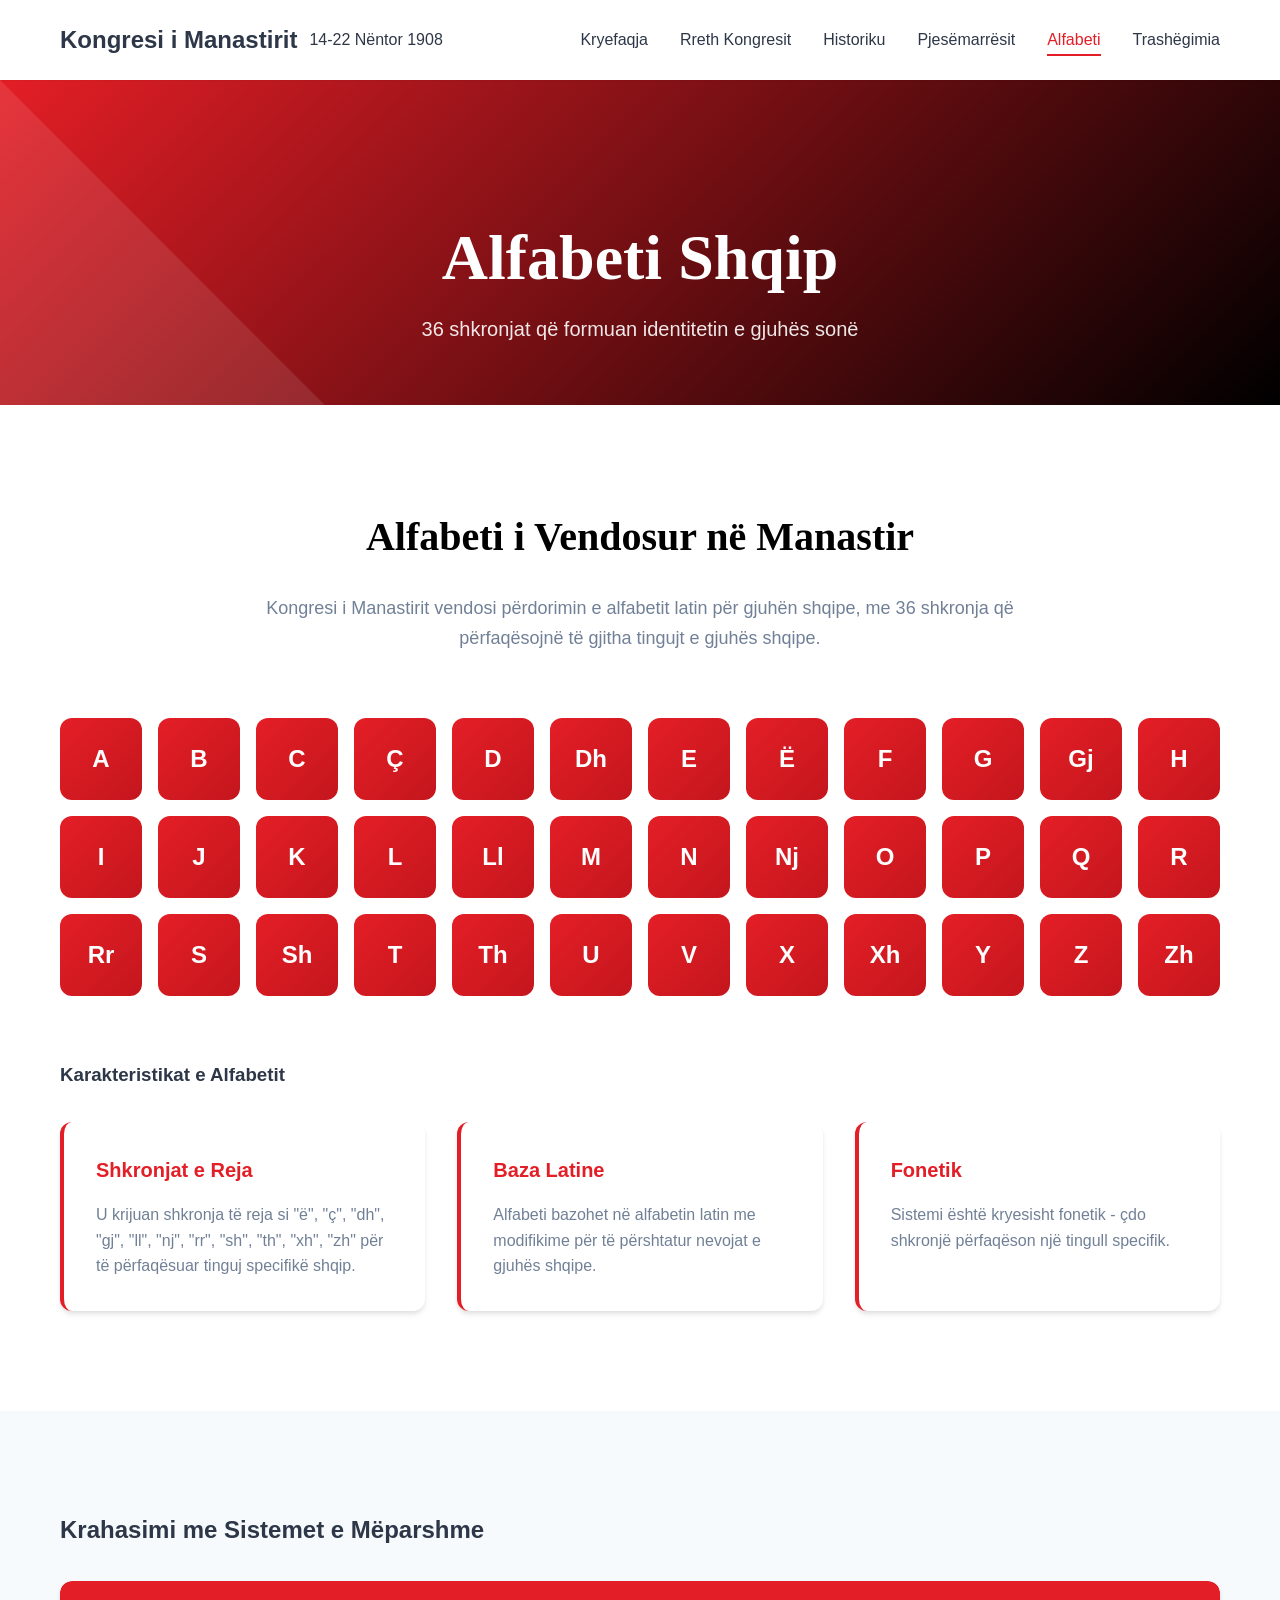
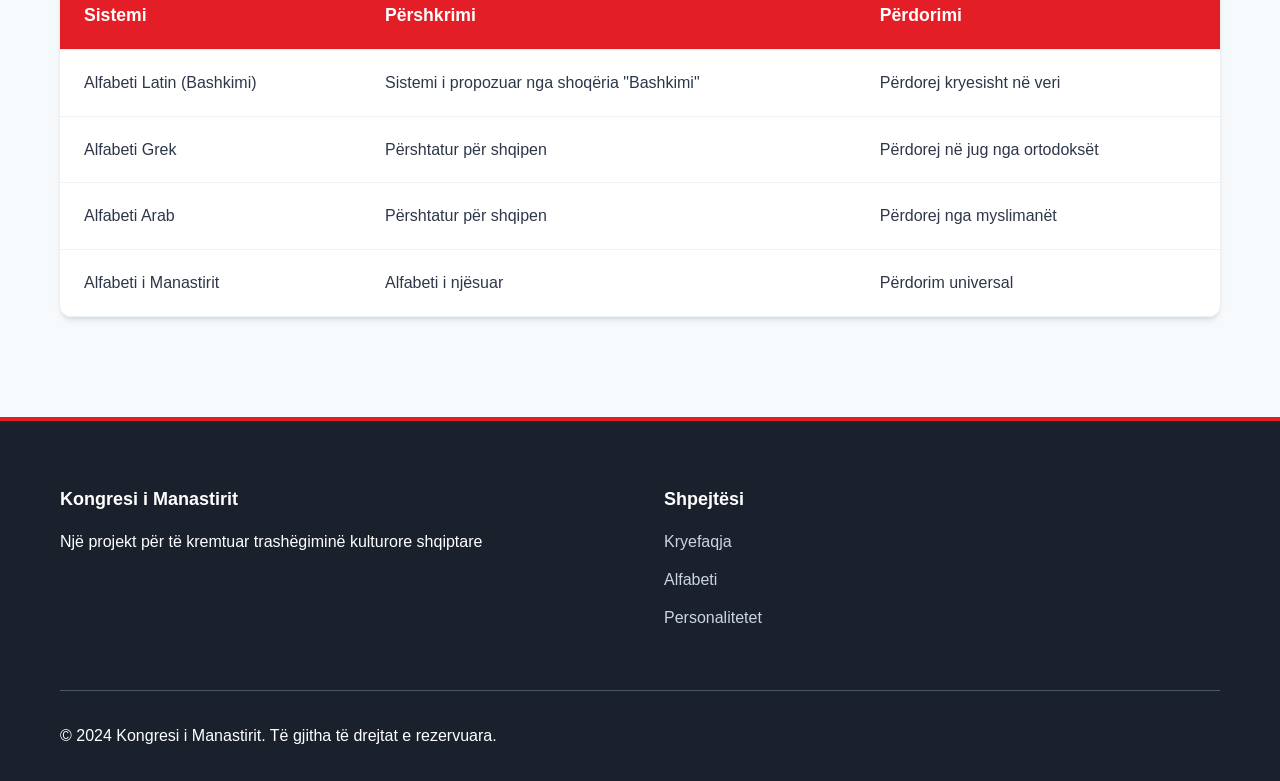
==== commit 3528713d: "Refactor HTML structure and improve semantics" ====
--- a/alfabeti.html
+++ b/alfabeti.html
@@ -1,139 +1,184 @@
 <!doctype html>
 <html lang="sq">
-<head>
-    <meta charset="UTF-8" />
-    <meta name="viewport" content="width=device-width, initial-scale=1.0" />
-    <title>Alfabeti - Kongresi i Manastirit</title>
-    <link rel="stylesheet" href="style.css" />
-</head>
-<body>
-
-    <!-- NAVBAR -->
-    <nav class="navbar">
-        <div class="nav-container">
-            <div class="nav-logo">
-                <h2>Kongresi i Manastirit</h2>
-                <span>14-22 Nëntor 1908</span>
+    <head>
+        <meta charset="UTF-8" />
+        <meta name="viewport" content="width=device-width, initial-scale=1.0" />
+        <title>Alfabeti - Kongresi i Manastirit</title>
+        <link rel="stylesheet" href="style.css" />
+    </head>
+    <body>
+        <nav class="navbar">
+            <div class="nav-container">
+                <div class="nav-logo">
+                    <h2>Kongresi i Manastirit</h2>
+                    <span>14-22 Nëntor 1908</span>
+                </div>
+                <ul class="nav-menu">
+                    <li class="nav-item">
+                        <a href="index.html" class="nav-link">Kryefaqja</a>
+                    </li>
+                    <li class="nav-item">
+                        <a href="rreth.html" class="nav-link"
+                            >Rreth Kongresit</a
+                        >
+                    </li>
+                    <li class="nav-item">
+                        <a href="historiku.html" class="nav-link">Historiku</a>
+                    </li>
+                    <li class="nav-item">
+                        <a href="pjesemarresit.html" class="nav-link"
+                            >Pjesëmarrësit</a
+                        >
+                    </li>
+                    <li class="nav-item">
+                        <a href="alfabeti.html" class="nav-link active"
+                            >Alfabeti</a
+                        >
+                    </li>
+                    <li class="nav-item">
+                        <a href="trashigimi.html" class="nav-link"
+                            >Trashëgimia</a
+                        >
+                    </li>
+                </ul>
+                <div class="hamburger">
+                    <span class="bar"></span>
+                    <span class="bar"></span>
+                    <span class="bar"></span>
+                </div>
             </div>
-            <ul class="nav-menu">
-                <li><a href="index.html" class="nav-link">Kryefaqja</a></li>
-                <li><a href="rreth.html" class="nav-link">Rreth Kongresit</a></li>
-                <li><a href="historiku.html" class="nav-link">Historiku</a></li>
-                <li><a href="pjesemarresit.html" class="nav-link">Pjesëmarrësit</a></li>
-                <li><a href="alfabeti.html" class="nav-link active">Alfabeti</a></li>
-                <li><a href="trashigimi.html" class="nav-link">Trashëgimia</a></li>
-            </ul>
-            <div class="hamburger">
-                <span class="bar"></span>
-                <span class="bar"></span>
-                <span class="bar"></span>
+        </nav>
+        <header class="page-header">
+            <div class="container">
+                <h1>Alfabeti Shqip</h1>
+                <p>36 shkronjat që formuan identitetin e gjuhës sonë</p>
             </div>
-        </div>
-    </nav>
-
-    <!-- HEADER -->
-    <header class="page-header">
-        <div class="container">
-            <h1>Alfabeti Shqip</h1>
-            <p>36 shkronjat që formuan identitetin e gjuhës sonë</p>
-        </div>
-    </header>
-
-    <main>
-        <section class="alphabet-section">
-            <div class="container">
-                <div class="alphabet-intro">
-                    <h2>Alfabeti i Vendosur në Manastir</h2>
-                    <p>
-                        Kongresi i Manastirit vendosi përdorimin e alfabetit latin për gjuhën shqipe,
-                        me 36 shkronja që përfaqësojnë të gjitha tingujt e gjuhës shqipe.
-                    </p>
-                </div>
-
-                <!-- GRID-I I SHKRONJAVE -->
-                <div class="alphabet-grid">
-                    <!-- JavaScript-i do t'i shtojë shkronjat këtu -->
-                </div>
-
-                <div class="alphabet-details">
-                    <h3>Karakteristikat e Alfabetit</h3>
-                    <div class="details-grid">
-                        <div class="detail-card">
-                            <h4>Shkronjat e Reja</h4>
-                            <p>U krijuan shkronja të reja si "ë", "ç", "dh", "gj", "ll", "nj", "rr", "sh", "th", "xh", "zh".</p>
-                        </div>
-                        <div class="detail-card">
-                            <h4>Baza Latine</h4>
-                            <p>Alfabeti bazohet në alfabetin latin me modifikime për gjuhën shqipe.</p>
-                        </div>
-                        <div class="detail-card">
-                            <h4>Fonetik</h4>
-                            <p>Sistemi është kryesisht fonetik – çdo shkronjë përfaqëson një tingull.</p>
+        </header>
+        <main>
+            <section class="alphabet-section">
+                <div class="container">
+                    <div class="alphabet-intro">
+                        <h2>Alfabeti i Vendosur në Manastir</h2>
+                        <p>
+                            Kongresi i Manastirit vendosi përdorimin e alfabetit
+                            latin për gjuhën shqipe, me 36 shkronja që
+                            përfaqësojnë të gjitha tingujt e gjuhës shqipe.
+                        </p>
+                    </div>
+                    <div class="alphabet-grid">
+                        <!-- Shkronjat do të gjenerohen me JavaScript -->
+                    </div>
+                    <div id="letterModal" class="letter-modal">
+                      <div class="modal-content">
+                        <span class="close">×</span>
+                        <div class="modal-letter"></div>
+                        <h2 class="modal-name"></h2>
+                        <p class="modal-pronounce"></p>
+                        <p class="modal-examples"></p>
+                      </div>
+                    </div>
+                    <div class="alphabet-details">
+                        <h3>Karakteristikat e Alfabetit</h3>
+                        <div class="details-grid">
+                            <div class="detail-card">
+                                <h4>Shkronjat e Reja</h4>
+                                <p>
+                                    U krijuan shkronja të reja si "ë", "ç",
+                                    "dh", "gj", "ll", "nj", "rr", "sh", "th",
+                                    "xh", "zh" për të përfaqësuar tinguj
+                                    specifikë shqip.
+                                </p>
+                            </div>
+                            <div class="detail-card">
+                                <h4>Baza Latine</h4>
+                                <p>
+                                    Alfabeti bazohet në alfabetin latin me
+                                    modifikime për të përshtatur nevojat e
+                                    gjuhës shqipe.
+                                </p>
+                            </div>
+                            <div class="detail-card">
+                                <h4>Fonetik</h4>
+                                <p>
+                                    Sistemi është kryesisht fonetik - çdo
+                                    shkronjë përfaqëson një tingull specifik.
+                                </p>
+                            </div>
                         </div>
                     </div>
                 </div>
-            </div>
-        </section>
-
-        <!-- KRAHASIMI -->
-        <section class="comparison-section">
+            </section>
+            <section class="comparison-section">
+                <div class="container">
+                    <h2>Krahasimi me Sistemet e Mëparshme</h2>
+                    <div class="comparison-table">
+                        <table>
+                            <thead>
+                                <tr>
+                                    <th>Sistemi</th>
+                                    <th>Përshkrimi</th>
+                                    <th>Përdorimi</th>
+                                </tr>
+                            </thead>
+                            <tbody>
+                                <tr>
+                                    <td>Alfabeti Latin (Bashkimi)</td>
+                                    <td>
+                                        Sistemi i propozuar nga shoqëria
+                                        "Bashkimi"
+                                    </td>
+                                    <td>Përdorej kryesisht në veri</td>
+                                </tr>
+                                <tr>
+                                    <td>Alfabeti Grek</td>
+                                    <td>Përshtatur për shqipen</td>
+                                    <td>Përdorej në jug nga ortodoksët</td>
+                                </tr>
+                                <tr>
+                                    <td>Alfabeti Arab</td>
+                                    <td>Përshtatur për shqipen</td>
+                                    <td>Përdorej nga myslimanët</td>
+                                </tr>
+                                <tr>
+                                    <td>Alfabeti i Manastirit</td>
+                                    <td>Alfabeti i njësuar</td>
+                                    <td>Përdorim universal</td>
+                                </tr>
+                            </tbody>
+                        </table>
+                    </div>
+                </div>
+            </section>
+        </main>
+        <footer class="footer">
             <div class="container">
-                <h2>Krahasimi me Sistemet e Mëparshme</h2>
-                <div class="comparison-table">
-                    <table>
-                        <thead>
-                            <tr>
-                                <th>Sistemi</th>
-                                <th>Përshkrimi</th>
-                                <th>Përdorimi</th>
-                            </tr>
-                        </thead>
-                        <tbody>
-                            <tr><td>Alfabeti Latin (Bashkimi)</td><td>Sistemi i propozuar nga shoqëria "Bashkimi"</td><td>Përdorej kryesisht në veri</td></tr>
-                            <tr><td>Alfabeti Grek</td><td>Përshtatur për shqipen</td><td>Përdorej në jug nga ortodoksët</td></tr>
-                            <tr><td>Alfabeti Arab</td><td>Përshtatur për shqipen</td><td>Përdorej nga myslimanët</td></tr>
-                            <tr><td>Alfabeti i Manastirit</td><td>Alfabeti i njësuar</td><td>Përdorim universal</td></tr>
-                        </tbody>
-                    </table>
+                <div class="footer-content">
+                    <div class="footer-section">
+                        <h4>Kongresi i Manastirit</h4>
+                        <p>
+                            Një projekt për të kremtuar trashëgiminë kulturore
+                            shqiptare
+                        </p>
+                    </div>
+                    <div class="footer-section">
+                        <h4>Shpejtësi</h4>
+                        <ul>
+                            <li><a href="index.html">Kryefaqja</a></li>
+                            <li><a href="alfabeti.html">Alfabeti</a></li>
+                            <li>
+                                <a href="pjesemarresit.html">Personalitetet</a>
+                            </li>
+                        </ul>
+                    </div>
+                </div>
+                <div class="footer-bottom">
+                    <p>
+                        &copy; 2024 Kongresi i Manastirit. Të gjitha të drejtat
+                        e rezervuara.
+                    </p>
                 </div>
             </div>
-        </section>
-    </main>
-
-    <!-- FOOTER -->
-    <footer class="footer">
-        <div class="container">
-            <div class="footer-content">
-                <div class="footer-section">
-                    <h4>Kongresi i Manastirit</h4>
-                    <p>Një projekt për të kremtuar trashëgiminë kulturore shqiptare</p>
-                </div>
-                <div class="footer-section">
-                    <h4>Shpejtësi</h4>
-                    <ul>
-                        <li><a href="index.html">Kryefaqja</a></li>
-                        <li><a href="alfabeti.html">Alfabeti</a></li>
-                        <li><a href="pjesemarresit.html">Personalitetet</a></li>
-                    </ul>
-                </div>
-            </div>
-            <div class="footer-bottom">
-                <p>&copy; 2024 Kongresi i Manastirit. Të gjitha të drejtat e rezervuara.</p>
-            </div>
-        </div>
-    </footer>
-
-    <!-- MODALI I SHKRONJËS (pozicionohet automatikisht sipër shkronjës) -->
-    <div id="letterModal" class="letter-modal" role="dialog" aria-modal="true" aria-labelledby="modal-title">
-        <div class="modal-content">
-            <span class="close" aria-label="Mbyll">×</span>
-            <div class="modal-letter"></div>
-            <h2 id="modal-title" class="modal-name"></h2>
-            <p class="modal-pronounce"></p>
-            <p class="modal-examples"></p>
-        </div>
-    </div>
-
-    <script src="script.js"></script>
-</body>
+        </footer>
+        <script src="script.js"></script>
+    </body>
 </html>
--- a/style.css
+++ b/style.css
@@ -4,7 +4,6 @@
     padding: 0;
     box-sizing: border-box;
 }
-
 :root {
     --primary-color: #e41e26;
     --primary-dark: #c4161d;
@@ -28,25 +27,24 @@
     --gray-700: #4a5568;
     --gray-800: #2d3748;
     --gray-900: #1a202c;
-    
+   
     --shadow-sm: 0 1px 2px 0 rgba(0, 0, 0, 0.05);
     --shadow: 0 1px 3px 0 rgba(0, 0, 0, 0.1), 0 1px 2px 0 rgba(0, 0, 0, 0.06);
     --shadow-md: 0 4px 6px -1px rgba(0, 0, 0, 0.1), 0 2px 4px -1px rgba(0, 0, 0, 0.06);
     --shadow-lg: 0 10px 15px -3px rgba(0, 0, 0, 0.1), 0 4px 6px -2px rgba(0, 0, 0, 0.05);
     --shadow-xl: 0 20px 25px -5px rgba(0, 0, 0, 0.1), 0 10px 10px -5px rgba(0, 0, 0, 0.04);
-    
+   
     --border-radius: 8px;
     --border-radius-lg: 12px;
     --border-radius-xl: 16px;
-    
+   
     --transition: all 0.3s ease;
     --transition-slow: all 0.5s ease;
     --transition-fast: all 0.15s ease;
-    
+   
     --font-heading: 'Playfair Display', serif;
     --font-body: 'Inter', -apple-system, BlinkMacSystemFont, 'Segoe UI', Roboto, sans-serif;
 }
-
 [data-theme="dark"] {
     --text-color: #e2e8f0;
     --text-light: #cbd5e0;
@@ -64,12 +62,10 @@
     --gray-800: #f7fafc;
     --gray-900: #ffffff;
 }
-
 html {
     scroll-behavior: smooth;
     font-size: 16px;
 }
-
 body {
     font-family: var(--font-body);
     line-height: 1.6;
@@ -77,13 +73,11 @@
     background-color: var(--white);
     overflow-x: hidden;
 }
-
 .container {
     max-width: 1200px;
     margin: 0 auto;
     padding: 0 20px;
 }
-
 /* Floating Elements */
 .floating-elements {
     position: fixed;
@@ -94,7 +88,6 @@
     pointer-events: none;
     z-index: 1;
 }
-
 .floating-letter {
     position: absolute;
     font-size: 2rem;
@@ -102,7 +95,6 @@
     color: rgba(228, 30, 38, 0.1);
     animation: float 6s ease-in-out infinite;
 }
-
 .floating-letter:nth-child(1) { top: 10%; left: 5%; animation-delay: 0s; }
 .floating-letter:nth-child(2) { top: 20%; right: 10%; animation-delay: 1s; }
 .floating-letter:nth-child(3) { top: 60%; left: 8%; animation-delay: 2s; }
@@ -110,12 +102,10 @@
 .floating-letter:nth-child(5) { top: 80%; left: 15%; animation-delay: 4s; }
 .floating-letter:nth-child(6) { top: 30%; right: 5%; animation-delay: 5s; }
 .floating-letter:nth-child(7) { top: 70%; right: 8%; animation-delay: 6s; }
-
 @keyframes float {
     0%, 100% { transform: translateY(0) rotate(0deg); }
     50% { transform: translateY(-20px) rotate(5deg); }
 }
-
 /* Navigation */
 .navbar {
     background: rgba(255, 255, 255, 0.95);
@@ -127,11 +117,9 @@
     z-index: 1000;
     transition: var(--transition);
 }
-
 [data-theme="dark"] .navbar {
     background: rgba(26, 32, 44, 0.95);
 }
-
 .nav-container {
     max-width: 1200px;
     margin: 0 auto;
@@ -141,37 +129,31 @@
     align-items: center;
     height: 80px;
 }
-
 .nav-logo {
     display: flex;
     align-items: center;
     gap: 12px;
 }
-
 .logo-icon {
     font-size: 2rem;
 }
-
 .logo-text h2 {
     color: var(--primary-color);
     font-size: 1.25rem;
     font-weight: 700;
     margin: 0;
 }
-
 .logo-text span {
     color: var(--text-light);
     font-size: 0.75rem;
     display: block;
 }
-
 .nav-menu {
     display: flex;
     list-style: none;
     gap: 2rem;
     margin: 0;
 }
-
 .nav-link {
     text-decoration: none;
     color: var(--text-color);
@@ -180,12 +162,10 @@
     position: relative;
     padding: 8px 0;
 }
-
 .nav-link:hover,
 .nav-link.active {
     color: var(--primary-color);
 }
-
 .nav-link.active::after {
     content: '';
     position: absolute;
@@ -197,7 +177,6 @@
     transform: scaleX(1);
     transition: transform 0.3s ease;
 }
-
 .nav-link::after {
     content: '';
     position: absolute;
@@ -209,17 +188,14 @@
     transform: scaleX(0);
     transition: transform 0.3s ease;
 }
-
 .nav-link:hover::after {
     transform: scaleX(1);
 }
-
 .nav-actions {
     display: flex;
     align-items: center;
     gap: 1rem;
 }
-
 .theme-toggle {
     background: none;
     border: none;
@@ -229,11 +205,9 @@
     border-radius: var(--border-radius);
     transition: var(--transition);
 }
-
 .theme-toggle:hover {
     background: var(--gray-100);
 }
-
 .hamburger {
     display: none;
     flex-direction: column;
@@ -242,7 +216,6 @@
     background: none;
     border: none;
 }
-
 .bar {
     width: 25px;
     height: 2px;
@@ -251,7 +224,6 @@
     transition: var(--transition);
     border-radius: 2px;
 }
-
 /* Hero Section */
 .hero {
     height: 100vh;
@@ -263,7 +235,6 @@
     margin-top: 80px;
     overflow: hidden;
 }
-
 .hero-background {
     position: absolute;
     top: 0;
@@ -272,19 +243,17 @@
     height: 100%;
     z-index: -1;
 }
-
 .hero-pattern {
     position: absolute;
     top: 0;
     left: 0;
     width: 100%;
     height: 100%;
-    background: 
+    background:
         radial-gradient(circle at 20% 80%, rgba(228, 30, 38, 0.1) 0%, transparent 50%),
         radial-gradient(circle at 80% 20%, rgba(248, 177, 51, 0.1) 0%, transparent 50%),
         radial-gradient(circle at 40% 40%, rgba(0, 0, 0, 0.05) 0%, transparent 50%);
 }
-
 .hero-glow {
     position: absolute;
     top: 50%;
@@ -295,13 +264,11 @@
     background: radial-gradient(circle, rgba(228, 30, 38, 0.15) 0%, transparent 70%);
     border-radius: 50%;
 }
-
 .hero-content {
     max-width: 800px;
     padding: 0 20px;
     z-index: 2;
 }
-
 .hero-badge {
     display: inline-block;
     background: var(--primary-color);
@@ -313,7 +280,6 @@
     margin-bottom: 2rem;
     animation: fadeInUp 0.8s ease;
 }
-
 .hero-title {
     font-family: var(--font-heading);
     font-size: clamp(3rem, 8vw, 6rem);
@@ -322,17 +288,14 @@
     margin-bottom: 1.5rem;
     animation: fadeInUp 0.8s ease 0.2s both;
 }
-
 .title-line {
     display: block;
 }
-
 .highlight {
     color: var(--primary-color);
     position: relative;
     display: inline-block;
 }
-
 .highlight::after {
     content: '';
     position: absolute;
@@ -344,14 +307,12 @@
     opacity: 0.6;
     border-radius: 4px;
 }
-
 .hero-subtitle {
     font-size: clamp(1.125rem, 3vw, 1.5rem);
     color: var(--text-light);
     margin-bottom: 3rem;
     animation: fadeInUp 0.8s ease 0.4s both;
 }
-
 .hero-date {
     display: flex;
     align-items: center;
@@ -360,11 +321,9 @@
     margin-bottom: 3rem;
     animation: fadeInUp 0.8s ease 0.6s both;
 }
-
 .date-item {
     text-align: center;
 }
-
 .date-number {
     display: block;
     font-size: 2.5rem;
@@ -372,7 +331,6 @@
     color: var(--primary-color);
     line-height: 1;
 }
-
 .date-label {
     display: block;
     font-size: 0.875rem;
@@ -381,13 +339,11 @@
     letter-spacing: 1px;
     margin-top: 4px;
 }
-
 .date-separator {
     color: var(--text-lighter);
     font-size: 1.5rem;
     font-weight: 300;
 }
-
 .hero-actions {
     display: flex;
     gap: 1rem;
@@ -395,7 +351,6 @@
     flex-wrap: wrap;
     animation: fadeInUp 0.8s ease 0.8s both;
 }
-
 .cta-button {
     display: inline-flex;
     align-items: center;
@@ -409,7 +364,6 @@
     position: relative;
     overflow: hidden;
 }
-
 .cta-button::before {
     content: '';
     position: absolute;
@@ -420,63 +374,52 @@
     background: linear-gradient(90deg, transparent, rgba(255, 255, 255, 0.2), transparent);
     transition: left 0.5s ease;
 }
-
 .cta-button:hover::before {
     left: 100%;
 }
-
 .cta-button.primary {
     background: var(--primary-color);
     color: var(--white);
     border-color: var(--primary-color);
 }
-
 .cta-button.primary:hover {
     background: var(--primary-dark);
     border-color: var(--primary-dark);
     transform: translateY(-2px);
     box-shadow: var(--shadow-lg);
 }
-
 .cta-button.secondary {
     background: transparent;
     color: var(--text-color);
     border-color: var(--gray-300);
 }
-
 .cta-button.secondary:hover {
     background: var(--gray-50);
     border-color: var(--gray-400);
     transform: translateY(-2px);
     box-shadow: var(--shadow-md);
 }
-
 .cta-button.outline {
     background: transparent;
     color: var(--primary-color);
     border-color: var(--primary-color);
 }
-
 .cta-button.outline:hover {
     background: var(--primary-color);
     color: var(--white);
     transform: translateY(-2px);
     box-shadow: var(--shadow-md);
 }
-
 .cta-button.large {
     padding: 16px 32px;
     font-size: 1.125rem;
 }
-
 .button-arrow {
     transition: transform 0.3s ease;
 }
-
 .cta-button:hover .button-arrow {
     transform: translateX(4px);
 }
-
 .hero-scroll {
     position: absolute;
     bottom: 40px;
@@ -484,21 +427,18 @@
     transform: translateX(-50%);
     animation: fadeIn 1s ease 1s both;
 }
-
 .scroll-indicator {
     display: flex;
     flex-direction: column;
     align-items: center;
     gap: 8px;
 }
-
 .scroll-text {
     font-size: 0.75rem;
     color: var(--text-light);
     text-transform: uppercase;
     letter-spacing: 2px;
 }
-
 .scroll-arrow {
     width: 2px;
     height: 20px;
@@ -507,7 +447,6 @@
     position: relative;
     animation: bounce 2s infinite;
 }
-
 .scroll-arrow::before {
     content: '';
     position: absolute;
@@ -519,7 +458,6 @@
     border-bottom: 2px solid var(--text-light);
     transform: rotate(45deg);
 }
-
 @keyframes bounce {
     0%, 20%, 50%, 80%, 100% {
         transform: translateY(0);
@@ -531,7 +469,6 @@
         transform: translateY(-5px);
     }
 }
-
 /* Page Header */
 .page-header {
     background: linear-gradient(135deg, var(--primary-color), var(--secondary-color));
@@ -542,7 +479,6 @@
     position: relative;
     overflow: hidden;
 }
-
 .page-header::before {
     content: '';
     position: absolute;
@@ -553,7 +489,6 @@
     background: url('data:image/svg+xml,<svg xmlns="http://www.w3.org/2000/svg" viewBox="0 0 1000 1000"><polygon fill="rgba(255,255,255,0.1)" points="0,0 1000,1000 0,1000"/></svg>');
     background-size: cover;
 }
-
 .page-header h1 {
     font-family: var(--font-heading);
     font-size: clamp(2.5rem, 6vw, 4rem);
@@ -563,7 +498,6 @@
     position: relative;
     z-index: 2;
 }
-
 .page-header p {
     font-size: 1.25rem;
     opacity: 0.9;
@@ -572,19 +506,16 @@
     position: relative;
     z-index: 2;
 }
-
 /* Sections Common */
 section {
     padding: 100px 0;
     position: relative;
 }
-
 .section-header {
     text-align: center;
     max-width: 600px;
     margin: 0 auto 4rem;
 }
-
 .section-badge {
     display: inline-block;
     background: var(--accent-color);
@@ -597,7 +528,6 @@
     letter-spacing: 1px;
     margin-bottom: 1rem;
 }
-
 .section-header h2 {
     font-family: var(--font-heading);
     font-size: clamp(2rem, 5vw, 3rem);
@@ -606,18 +536,15 @@
     color: var(--text-color);
     margin-bottom: 1rem;
 }
-
 .section-header p {
     font-size: 1.125rem;
     color: var(--text-light);
     line-height: 1.6;
 }
-
 .section-actions {
     text-align: center;
     margin-top: 3rem;
 }
-
 /* Content Grid */
 .content-grid {
     display: grid;
@@ -625,38 +552,32 @@
     gap: 4rem;
     align-items: start;
 }
-
 .content-text h2 {
     color: var(--secondary-color);
     margin-bottom: 1.5rem;
     font-size: 2.25rem;
     font-weight: 700;
 }
-
 .content-text h3 {
     color: var(--primary-color);
     margin: 2rem 0 1rem;
     font-size: 1.5rem;
     font-weight: 600;
 }
-
 .content-text p {
     margin-bottom: 1.5rem;
     line-height: 1.7;
     color: var(--text-color);
 }
-
 .content-text ul {
     margin-left: 2rem;
     margin-bottom: 2rem;
 }
-
 .content-text li {
     margin-bottom: 0.75rem;
     line-height: 1.6;
     position: relative;
 }
-
 .content-text li::before {
     content: '•';
     color: var(--primary-color);
@@ -664,18 +585,15 @@
     position: absolute;
     left: -1rem;
 }
-
 /* Intro Section */
 .intro-section {
     background: var(--white);
 }
-
 .features-grid {
     display: grid;
     grid-template-columns: repeat(auto-fit, minmax(300px, 1fr));
     gap: 2rem;
 }
-
 .feature-card {
     background: var(--white);
     padding: 2.5rem 2rem;
@@ -687,7 +605,6 @@
     position: relative;
     overflow: hidden;
 }
-
 .feature-card::before {
     content: '';
     position: absolute;
@@ -699,20 +616,16 @@
     transform: scaleY(0);
     transition: transform 0.3s ease;
 }
-
 .feature-card:hover {
     transform: translateY(-8px);
     box-shadow: var(--shadow-xl);
 }
-
 .feature-card:hover::before {
     transform: scaleY(1);
 }
-
 .feature-icon {
     margin-bottom: 1.5rem;
 }
-
 .icon-wrapper {
     width: 80px;
     height: 80px;
@@ -724,30 +637,25 @@
     margin: 0 auto;
     font-size: 2rem;
 }
-
 .feature-card h3 {
     font-size: 1.5rem;
     font-weight: 600;
     color: var(--text-color);
     margin-bottom: 1rem;
 }
-
 .feature-card p {
     color: var(--text-light);
     margin-bottom: 1.5rem;
     line-height: 1.6;
 }
-
 .feature-stats {
     display: flex;
     justify-content: center;
     gap: 2rem;
 }
-
 .stat {
     text-align: center;
 }
-
 .stat-number {
     display: block;
     font-size: 2rem;
@@ -755,20 +663,17 @@
     color: var(--primary-color);
     line-height: 1;
 }
-
 .stat-label {
     display: block;
     font-size: 0.875rem;
     color: var(--text-light);
     margin-top: 4px;
 }
-
 /* Timeline Preview */
 .timeline-preview {
     background: var(--light-bg);
     position: relative;
 }
-
 .timeline-preview::before {
     content: '';
     position: absolute;
@@ -778,13 +683,11 @@
     height: 1px;
     background: linear-gradient(90deg, transparent, var(--gray-300), transparent);
 }
-
 .timeline {
     max-width: 800px;
     margin: 0 auto;
     position: relative;
 }
-
 .timeline::before {
     content: '';
     position: absolute;
@@ -795,19 +698,16 @@
     background: var(--primary-color);
     opacity: 0.3;
 }
-
 .timeline-item {
     display: flex;
     margin-bottom: 3rem;
     position: relative;
 }
-
 .timeline-marker {
     position: relative;
     width: 60px;
     flex-shrink: 0;
 }
-
 .marker-dot {
     width: 16px;
     height: 16px;
@@ -819,7 +719,6 @@
     top: 8px;
     z-index: 2;
 }
-
 .marker-line {
     position: absolute;
     left: 29px;
@@ -829,11 +728,9 @@
     background: var(--primary-color);
     opacity: 0.3;
 }
-
 .timeline-item:last-child .marker-line {
     display: none;
 }
-
 .timeline-content {
     flex: 1;
     background: var(--white);
@@ -844,23 +741,19 @@
     transition: var(--transition);
     border-left: 4px solid transparent;
 }
-
 .timeline-item:hover .timeline-content {
     transform: translateX(8px);
     box-shadow: var(--shadow-lg);
     border-left-color: var(--primary-color);
 }
-
 .timeline-item.highlight .timeline-content {
     background: var(--primary-color);
     color: var(--white);
 }
-
 .timeline-item.highlight .timeline-content .timeline-date,
 .timeline-item.highlight .timeline-content h3 {
     color: var(--white);
 }
-
 .timeline-date {
     font-size: 0.875rem;
     font-weight: 600;
@@ -869,34 +762,28 @@
     letter-spacing: 1px;
     margin-bottom: 0.5rem;
 }
-
 .timeline-content h3 {
     font-size: 1.25rem;
     font-weight: 600;
     color: var(--text-color);
     margin-bottom: 0.5rem;
 }
-
 .timeline-content p {
     color: var(--text-light);
     line-height: 1.6;
 }
-
 .timeline-item.highlight .timeline-content p {
     color: rgba(255, 255, 255, 0.9);
 }
-
 /* Full Timeline Section */
 .timeline-section {
     background: var(--white);
 }
-
 .timeline-full {
     max-width: 900px;
     margin: 0 auto;
     position: relative;
 }
-
 .timeline-full::before {
     content: '';
     position: absolute;
@@ -908,36 +795,29 @@
     opacity: 0.3;
     transform: translateX(-50%);
 }
-
 .timeline-full .timeline-item {
     width: 50%;
     padding: 0 40px;
     position: relative;
 }
-
 .timeline-full .timeline-item:nth-child(odd) {
     left: 0;
 }
-
 .timeline-full .timeline-item:nth-child(even) {
     left: 50%;
 }
-
 .timeline-full .timeline-marker {
     position: absolute;
     top: 20px;
     width: 20px;
     height: 20px;
 }
-
 .timeline-full .timeline-item:nth-child(odd) .timeline-marker {
     right: -10px;
 }
-
 .timeline-full .timeline-item:nth-child(even) .timeline-marker {
     left: -10px;
 }
-
 .timeline-full .marker-dot {
     width: 20px;
     height: 20px;
@@ -946,18 +826,15 @@
     left: 0;
     top: 0;
 }
-
 /* Facts Section */
 .facts-section {
     background: var(--white);
 }
-
 .facts-grid {
     display: grid;
     grid-template-columns: repeat(auto-fit, minmax(250px, 1fr));
     gap: 2rem;
 }
-
 .fact-card {
     text-align: center;
     padding: 2rem;
@@ -965,12 +842,10 @@
     border-radius: var(--border-radius-lg);
     transition: var(--transition);
 }
-
 .fact-card:hover {
     transform: translateY(-4px);
     box-shadow: var(--shadow-md);
 }
-
 .fact-number {
     font-size: 3rem;
     font-weight: 700;
@@ -978,24 +853,20 @@
     line-height: 1;
     margin-bottom: 1rem;
 }
-
 .fact-text {
     color: var(--text-light);
     line-height: 1.5;
 }
-
 /* Stats Section */
 .stats-section {
     background: var(--light-bg);
 }
-
 .stats-grid {
     display: grid;
     grid-template-columns: repeat(auto-fit, minmax(200px, 1fr));
     gap: 2rem;
     text-align: center;
 }
-
 .stat-item {
     background: var(--white);
     padding: 2rem;
@@ -1003,29 +874,24 @@
     box-shadow: var(--shadow-md);
     transition: var(--transition);
 }
-
 .stat-item:hover {
     transform: translateY(-4px);
     box-shadow: var(--shadow-lg);
 }
-
 .stat-number {
     font-size: 3rem;
     font-weight: 700;
     color: var(--primary-color);
     margin-bottom: 0.5rem;
 }
-
 .stat-label {
     color: var(--text-color);
     font-weight: 500;
 }
-
 /* People Section */
 .people-section {
     background: var(--white);
 }
-
 .people-filter {
     display: flex;
     justify-content: center;
@@ -1033,7 +899,6 @@
     margin-bottom: 3rem;
     flex-wrap: wrap;
 }
-
 .filter-btn {
     padding: 10px 20px;
     background: var(--white);
@@ -1044,7 +909,6 @@
     transition: var(--transition);
     font-weight: 500;
 }
-
 .filter-btn.active,
 .filter-btn:hover {
     background: var(--primary-color);
@@ -1052,13 +916,11 @@
     transform: translateY(-2px);
     box-shadow: var(--shadow-md);
 }
-
 .people-grid {
     display: grid;
     grid-template-columns: repeat(auto-fill, minmax(350px, 1fr));
     gap: 2rem;
 }
-
 .person-card {
     background: var(--white);
     border-radius: var(--border-radius-xl);
@@ -1067,12 +929,10 @@
     transition: var(--transition);
     border: 1px solid var(--gray-200);
 }
-
 .person-card:hover {
     transform: translateY(-8px);
     box-shadow: var(--shadow-xl);
 }
-
 .person-image {
     height: 250px;
     background: linear-gradient(135deg, var(--primary-color), var(--primary-dark));
@@ -1082,7 +942,6 @@
     position: relative;
     overflow: hidden;
 }
-
 .person-image::before {
     content: '';
     position: absolute;
@@ -1092,54 +951,45 @@
     height: 100%;
     background: linear-gradient(45deg, rgba(255,255,255,0.1), transparent);
 }
-
 .person-initials {
     font-size: 4rem;
     font-weight: 700;
     color: var(--white);
     opacity: 0.8;
 }
-
 .person-photo {
     width: 100%;
     height: 100%;
     object-fit: cover;
 }
-
 .person-info {
     padding: 2rem;
 }
-
 .person-info h3 {
     color: var(--secondary-color);
     font-size: 1.5rem;
     font-weight: 700;
     margin-bottom: 0.5rem;
 }
-
 .person-role {
     color: var(--primary-color);
     font-weight: 600;
     margin-bottom: 1rem;
     font-size: 1rem;
 }
-
 .person-bio {
     color: var(--text-light);
     line-height: 1.6;
 }
-
 /* Alphabet Section */
 .alphabet-section {
     background: var(--white);
 }
-
 .alphabet-intro {
     text-align: center;
     max-width: 800px;
     margin: 0 auto 4rem;
 }
-
 .alphabet-intro h2 {
     font-family: var(--font-heading);
     font-size: 2.5rem;
@@ -1147,20 +997,17 @@
     margin-bottom: 1.5rem;
     color: var(--secondary-color);
 }
-
 .alphabet-intro p {
     font-size: 1.125rem;
     color: var(--text-light);
     line-height: 1.7;
 }
-
 .alphabet-grid {
     display: grid;
     grid-template-columns: repeat(auto-fit, minmax(80px, 1fr));
     gap: 1rem;
     margin: 3rem 0;
 }
-
 .letter-card {
     background: linear-gradient(135deg, var(--primary-color), var(--primary-dark));
     color: var(--white);
@@ -1176,7 +1023,6 @@
     position: relative;
     overflow: hidden;
 }
-
 .letter-card::before {
     content: '';
     position: absolute;
@@ -1188,21 +1034,17 @@
     opacity: 0;
     transition: opacity 0.3s ease;
 }
-
 .letter-card:hover {
     transform: translateY(-5px) scale(1.05);
     box-shadow: var(--shadow-lg);
 }
-
 .letter-card:hover::before {
     opacity: 1;
 }
-
 .letter-card.active {
     background: linear-gradient(135deg, var(--accent-color), var(--accent-dark));
     transform: scale(1.1);
 }
-
 .letter-tooltip {
     position: absolute;
     bottom: 100%;
@@ -1219,22 +1061,18 @@
     pointer-events: none;
     z-index: 10;
 }
-
 .letter-card:hover .letter-tooltip {
     opacity: 1;
 }
-
 .alphabet-details {
     margin-top: 4rem;
 }
-
 .details-grid {
     display: grid;
     grid-template-columns: repeat(auto-fit, minmax(300px, 1fr));
     gap: 2rem;
     margin-top: 2rem;
 }
-
 .detail-card {
     background: var(--white);
     padding: 2rem;
@@ -1243,36 +1081,30 @@
     border-left: 4px solid var(--primary-color);
     transition: var(--transition);
 }
-
 .detail-card:hover {
     transform: translateY(-4px);
     box-shadow: var(--shadow-lg);
 }
-
 .detail-card h4 {
     color: var(--primary-color);
     font-size: 1.25rem;
     font-weight: 600;
     margin-bottom: 1rem;
 }
-
 .detail-card p {
     color: var(--text-light);
     line-height: 1.6;
 }
-
 /* Comparison Section */
 .comparison-section {
     background: var(--light-bg);
 }
-
 .comparison-table {
     overflow-x: auto;
     margin-top: 2rem;
     border-radius: var(--border-radius-lg);
     box-shadow: var(--shadow-md);
 }
-
 table {
     width: 100%;
     border-collapse: collapse;
@@ -1280,39 +1112,32 @@
     border-radius: var(--border-radius-lg);
     overflow: hidden;
 }
-
 th, td {
     padding: 1.25rem 1.5rem;
     text-align: left;
     border-bottom: 1px solid var(--gray-200);
 }
-
 th {
     background: var(--primary-color);
     color: var(--white);
     font-weight: 600;
     font-size: 1.1rem;
 }
-
 tr:hover {
     background: var(--gray-50);
 }
-
 tr:last-child {
     border-bottom: none;
 }
-
 /* Legacy Section */
 .legacy-section {
     background: var(--white);
 }
-
 .legacy-intro {
     text-align: center;
     max-width: 800px;
     margin: 0 auto 4rem;
 }
-
 .legacy-intro h2 {
     font-family: var(--font-heading);
     font-size: 2.5rem;
@@ -1320,20 +1145,17 @@
     margin-bottom: 1.5rem;
     color: var(--secondary-color);
 }
-
 .legacy-intro p {
     font-size: 1.125rem;
     color: var(--text-light);
     line-height: 1.7;
 }
-
 .legacy-grid {
     display: grid;
     grid-template-columns: repeat(auto-fit, minmax(300px, 1fr));
     gap: 2rem;
     margin-top: 3rem;
 }
-
 .legacy-card {
     background: var(--white);
     padding: 2.5rem 2rem;
@@ -1343,35 +1165,29 @@
     transition: var(--transition);
     border-top: 4px solid var(--primary-color);
 }
-
 .legacy-card:hover {
     transform: translateY(-8px);
     box-shadow: var(--shadow-xl);
 }
-
 .legacy-card h3 {
     color: var(--primary-color);
     font-size: 1.5rem;
     font-weight: 600;
     margin-bottom: 1rem;
 }
-
 .legacy-card p {
     color: var(--text-light);
     line-height: 1.6;
 }
-
 /* Impact Section */
 .impact-section {
     background: var(--light-bg);
 }
-
 .impact-timeline {
     position: relative;
     max-width: 800px;
     margin: 3rem auto 0;
 }
-
 .impact-timeline::before {
     content: '';
     position: absolute;
@@ -1381,13 +1197,11 @@
     width: 2px;
     background: var(--primary-color);
 }
-
 .impact-item {
     display: flex;
     margin-bottom: 3rem;
     position: relative;
 }
-
 .impact-year {
     flex: 1;
     font-weight: 700;
@@ -1396,7 +1210,6 @@
     text-align: right;
     font-size: 1.25rem;
 }
-
 .impact-content {
     flex: 3;
     background: var(--white);
@@ -1407,7 +1220,6 @@
     position: relative;
     border-left: 4px solid var(--primary-color);
 }
-
 .impact-content::before {
     content: '';
     position: absolute;
@@ -1419,29 +1231,24 @@
     background: var(--primary-color);
     border-radius: 50%;
 }
-
 .impact-content h3 {
     color: var(--secondary-color);
     margin-bottom: 0.5rem;
     font-size: 1.25rem;
 }
-
 .impact-content p {
     color: var(--text-light);
     line-height: 1.6;
 }
-
 /* Contributions Section */
 .contributions-section {
     background: var(--white);
 }
-
 .contributions-grid {
     display: grid;
     grid-template-columns: repeat(auto-fit, minmax(300px, 1fr));
     gap: 2rem;
 }
-
 .contribution-item {
     background: var(--white);
     padding: 2rem;
@@ -1450,35 +1257,29 @@
     border-top: 4px solid var(--accent-color);
     transition: var(--transition);
 }
-
 .contribution-item:hover {
     transform: translateY(-4px);
     box-shadow: var(--shadow-lg);
 }
-
 .contribution-item h3 {
     color: var(--secondary-color);
     font-size: 1.25rem;
     font-weight: 600;
     margin-bottom: 1rem;
 }
-
 .contribution-item p {
     color: var(--text-light);
     line-height: 1.6;
 }
-
 /* Context Section */
 .context-section {
     background: var(--light-bg);
 }
-
 .context-grid {
     display: grid;
     grid-template-columns: repeat(auto-fit, minmax(300px, 1fr));
     gap: 2rem;
 }
-
 .context-card {
     background: var(--white);
     padding: 2rem;
@@ -1486,24 +1287,20 @@
     box-shadow: var(--shadow-md);
     transition: var(--transition);
 }
-
 .context-card:hover {
     transform: translateY(-4px);
     box-shadow: var(--shadow-lg);
 }
-
 .context-card h3 {
     color: var(--primary-color);
     font-size: 1.25rem;
     font-weight: 600;
     margin-bottom: 1rem;
 }
-
 .context-card p {
     color: var(--text-light);
     line-height: 1.6;
 }
-
 /* Celebration Section */
 .celebration-section {
     background: linear-gradient(135deg, var(--accent-color), var(--accent-dark));
@@ -1512,7 +1309,6 @@
     position: relative;
     overflow: hidden;
 }
-
 .celebration-section::before {
     content: '';
     position: absolute;
@@ -1523,28 +1319,24 @@
     background: url('data:image/svg+xml,<svg xmlns="http://www.w3.org/2000/svg" viewBox="0 0 1000 1000"><polygon fill="rgba(255,255,255,0.1)" points="0,0 1000,1000 0,1000"/></svg>');
     background-size: cover;
 }
-
 .celebration-content {
     max-width: 600px;
     margin: 0 auto;
     position: relative;
     z-index: 2;
 }
-
 .celebration-content p {
     font-size: 1.125rem;
     margin-bottom: 2rem;
     line-height: 1.6;
     opacity: 0.9;
 }
-
 .celebration-actions {
     display: flex;
     gap: 1rem;
     justify-content: center;
     flex-wrap: wrap;
 }
-
 /* CTA Section */
 .cta-section {
     background: linear-gradient(135deg, var(--primary-color), var(--primary-dark));
@@ -1553,7 +1345,6 @@
     position: relative;
     overflow: hidden;
 }
-
 .cta-section::before {
     content: '';
     position: absolute;
@@ -1564,14 +1355,12 @@
     background: url('data:image/svg+xml,<svg xmlns="http://www.w3.org/2000/svg" viewBox="0 0 1000 1000"><polygon fill="rgba(255,255,255,0.05)" points="0,1000 1000,0 1000,1000"/></svg>');
     background-size: cover;
 }
-
 .cta-content {
     max-width: 600px;
     margin: 0 auto;
     position: relative;
     z-index: 2;
 }
-
 .cta-content h2 {
     font-family: var(--font-heading);
     font-size: clamp(2rem, 5vw, 3rem);
@@ -1579,21 +1368,18 @@
     line-height: 1.2;
     margin-bottom: 1.5rem;
 }
-
 .cta-content p {
     font-size: 1.125rem;
     opacity: 0.9;
     margin-bottom: 2.5rem;
     line-height: 1.6;
 }
-
 .cta-actions {
     display: flex;
     gap: 1rem;
     justify-content: center;
     flex-wrap: wrap;
 }
-
 /* Image Container Styles */
 .image-container {
     position: relative;
@@ -1602,7 +1388,6 @@
     box-shadow: var(--shadow-lg);
     background: var(--light-bg);
 }
-
 .historical-image {
     width: 100%;
     height: 300px;
@@ -1610,11 +1395,9 @@
     display: block;
     transition: var(--transition);
 }
-
 .historical-image:hover {
     transform: scale(1.02);
 }
-
 .image-caption {
     position: absolute;
     bottom: 0;
@@ -1626,83 +1409,43 @@
     font-size: 0.9rem;
     text-align: center;
 }
-
-/* Footer */
+/* Footer - PERFECTED */
 .footer {
     background: var(--dark-bg);
     color: var(--white);
     padding: 4rem 0 2rem;
-}
-
+    border-top: 4px solid var(--primary-color);
+}
 .footer-content {
-    display: grid;
-    grid-template-columns: 1fr 2fr;
-    gap: 4rem;
+    display: flex;
+    flex-wrap: wrap;
+    gap: 3rem;
     margin-bottom: 3rem;
 }
-
-.footer-main {
-    max-width: 400px;
-}
-
-.footer-logo {
-    display: flex;
-    align-items: center;
-    gap: 12px;
-    margin-bottom: 1.5rem;
-}
-
-.footer-logo .logo-icon {
-    font-size: 2.5rem;
-}
-
-.footer-logo h3 {
-    font-size: 1.5rem;
-    font-weight: 700;
-    margin: 0;
-}
-
-.footer-logo p {
-    color: var(--gray-400);
-    margin: 0;
-}
-
-.footer-description {
-    color: var(--gray-400);
-    line-height: 1.6;
-}
-
-.footer-links {
-    display: grid;
-    grid-template-columns: repeat(3, 1fr);
-    gap: 2rem;
-}
-
-.footer-column h4 {
+.footer-section {
+    flex: 1;
+    min-width: 200px;
+}
+.footer-section h4 {
     color: var(--white);
     font-size: 1.125rem;
     font-weight: 600;
     margin-bottom: 1rem;
 }
-
-.footer-column ul {
+.footer-section ul {
     list-style: none;
 }
-
-.footer-column li {
-    margin-bottom: 0.5rem;
-}
-
-.footer-column a {
+.footer-section li {
+    margin-bottom: 0.75rem;
+}
+.footer-section a {
     color: var(--gray-400);
     text-decoration: none;
     transition: var(--transition);
 }
-
-.footer-column a:hover {
+.footer-section a:hover {
     color: var(--white);
 }
-
 .footer-bottom {
     border-top: 1px solid var(--gray-700);
     padding-top: 2rem;
@@ -1712,27 +1455,22 @@
     flex-wrap: wrap;
     gap: 1rem;
 }
-
 .footer-copyright {
     color: var(--gray-400);
 }
-
 .footer-social {
     display: flex;
     align-items: center;
     gap: 1rem;
 }
-
 .footer-social span {
     color: var(--gray-400);
     font-size: 0.875rem;
 }
-
 .social-links {
     display: flex;
     gap: 0.5rem;
 }
-
 .social-link {
     display: flex;
     align-items: center;
@@ -1745,13 +1483,11 @@
     text-decoration: none;
     transition: var(--transition);
 }
-
 .social-link:hover {
     background: var(--primary-color);
     color: var(--white);
     transform: translateY(-2px);
 }
-
 /* Animations */
 @keyframes fadeIn {
     from {
@@ -1761,7 +1497,6 @@
         opacity: 1;
     }
 }
-
 @keyframes fadeInUp {
     from {
         opacity: 0;
@@ -1772,7 +1507,6 @@
         transform: translateY(0);
     }
 }
-
 @keyframes fadeInDown {
     from {
         opacity: 0;
@@ -1783,7 +1517,6 @@
         transform: translateY(0);
     }
 }
-
 @keyframes fadeInLeft {
     from {
         opacity: 0;
@@ -1794,7 +1527,6 @@
         transform: translateX(0);
     }
 }
-
 @keyframes fadeInRight {
     from {
         opacity: 0;
@@ -1805,27 +1537,21 @@
         transform: translateX(0);
     }
 }
-
 .fade-in {
     animation: fadeIn 0.6s ease forwards;
 }
-
 .fade-in-up {
     animation: fadeInUp 0.6s ease forwards;
 }
-
 .fade-in-down {
     animation: fadeInDown 0.6s ease forwards;
 }
-
 .fade-in-left {
     animation: fadeInLeft 0.6s ease forwards;
 }
-
 .fade-in-right {
     animation: fadeInRight 0.6s ease forwards;
 }
-
 /* Enhanced Interactive Elements */
 .ripple {
     position: absolute;
@@ -1835,32 +1561,26 @@
     animation: ripple-animation 0.6s linear;
     pointer-events: none;
 }
-
 @keyframes ripple-animation {
     to {
         transform: scale(4);
         opacity: 0;
     }
 }
-
 .keyboard-navigation *:focus {
     outline: 2px solid var(--primary-color);
     outline-offset: 2px;
 }
-
 .page-transition-out {
     opacity: 0;
     transition: opacity 0.3s ease;
 }
-
 .loading {
     cursor: wait;
 }
-
 .loaded .loading-indicator {
     display: none;
 }
-
 .scroll-progress {
     position: fixed;
     top: 0;
@@ -1871,7 +1591,6 @@
     z-index: 1001;
     transition: width 0.1s ease;
 }
-
 .back-to-top {
     position: fixed;
     bottom: 20px;
@@ -1893,17 +1612,14 @@
     align-items: center;
     justify-content: center;
 }
-
 .back-to-top.visible {
     opacity: 1;
     transform: translateY(0);
 }
-
 .back-to-top:hover {
     background: var(--primary-dark);
     transform: translateY(-2px);
 }
-
 .results-count {
     font-size: 0.9rem;
     color: var(--text-light);
@@ -1911,19 +1627,16 @@
     text-align: center;
     transition: all 0.3s ease;
 }
-
 .results-count.updated {
     transform: scale(1.1);
     color: var(--primary-color);
 }
-
 .audio-player {
     position: fixed;
     bottom: 20px;
     left: 20px;
     z-index: 1000;
 }
-
 .audio-control {
     width: 50px;
     height: 50px;
@@ -1936,32 +1649,26 @@
     box-shadow: var(--shadow-lg);
     transition: var(--transition);
 }
-
 .audio-control:hover {
     transform: scale(1.1);
 }
-
 .shake {
     animation: shake 0.5s ease-in-out;
 }
-
 @keyframes shake {
     0%, 100% { transform: translateX(0); }
     25% { transform: translateX(-5px); }
     75% { transform: translateX(5px); }
 }
-
 .error {
     border-color: #e53e3e !important;
     box-shadow: 0 0 0 3px rgba(229, 62, 62, 0.1) !important;
 }
-
-/* Mobile Responsive */
+/* Mobile Responsive - PERFECTED */
 @media (max-width: 768px) {
     .hamburger {
         display: flex;
     }
-
     .nav-menu {
         position: fixed;
         left: -100%;
@@ -1978,20 +1685,16 @@
         overflow-y: auto;
         z-index: 999;
     }
-
     [data-theme="dark"] .nav-menu {
         background: var(--dark-bg);
     }
-
     .nav-menu.active {
         left: 0;
     }
-
     .nav-item {
         margin: 0;
         width: 100%;
     }
-
     .nav-link {
         display: block;
         padding: 1.5rem 2rem;
@@ -1999,152 +1702,151 @@
         font-size: 1.1rem;
         text-decoration: none;
     }
-
     [data-theme="dark"] .nav-link {
         border-bottom-color: var(--gray-700);
     }
-
     .nav-link:last-child {
         border-bottom: none;
     }
-
     .hero-actions {
         flex-direction: column;
         align-items: center;
     }
-
     .cta-button {
         width: 100%;
         max-width: 300px;
         justify-content: center;
     }
-
     .features-grid {
         grid-template-columns: 1fr;
     }
-
     .footer-content {
         grid-template-columns: 1fr;
         gap: 3rem;
     }
-
     .footer-links {
         grid-template-columns: 1fr;
     }
-
     .content-grid {
         grid-template-columns: 1fr;
         gap: 3rem;
     }
-
     .people-grid {
         grid-template-columns: 1fr;
     }
-
     .alphabet-grid {
         grid-template-columns: repeat(auto-fit, minmax(60px, 1fr));
     }
-
     .section-header h2 {
         font-size: 2rem;
     }
-
     .hero-date {
         flex-direction: column;
         gap: 1rem;
     }
-
     .timeline-full::before {
         left: 30px;
     }
-    
+   
     .timeline-full .timeline-item {
         width: 100%;
         left: 0 !important;
         padding-left: 80px;
         padding-right: 20px;
     }
-    
+   
     .timeline-full .timeline-item:nth-child(odd) .timeline-marker,
     .timeline-full .timeline-item:nth-child(even) .timeline-marker {
         left: 20px;
         right: auto;
     }
-
     .impact-item {
         flex-direction: column;
     }
-
     .impact-year {
         text-align: left;
         padding-right: 0;
         margin-bottom: 1rem;
     }
-
     .impact-content {
         margin-left: 0;
     }
-
     .impact-content::before {
         left: 50%;
         top: -10px;
         transform: translateX(-50%);
     }
-}
-
+    .stats-grid {
+        grid-template-columns: 1fr;
+    }
+    .facts-grid {
+        grid-template-columns: 1fr;
+    }
+    .people-filter {
+        flex-direction: column;
+    }
+    .letter-modal .modal-content {
+        width: 95%;
+        padding: 1.5rem;
+    }
+    .historical-image {
+        height: auto;
+    }
+    .page-header {
+        padding: 100px 0 40px;
+    }
+    .footer-content {
+        grid-template-columns: 1fr;
+        text-align: center;
+    }
+    .footer-bottom {
+        flex-direction: column;
+        text-align: center;
+    }
+}
 @media (max-width: 480px) {
     .container {
         padding: 0 16px;
     }
-
     .hero-date {
         flex-direction: column;
         gap: 1rem;
     }
-
     .date-separator {
         transform: rotate(90deg);
     }
-
     .feature-stats {
         flex-direction: column;
         gap: 1rem;
     }
-
     .section-header {
         margin-bottom: 3rem;
     }
-
     .page-header {
         padding: 120px 0 40px;
     }
-
     .people-filter {
         flex-direction: column;
         align-items: center;
     }
-
     .filter-btn {
         width: 100%;
         max-width: 200px;
     }
-
     .facts-grid {
         grid-template-columns: 1fr;
     }
 }
-
 /* Desktop menu always visible */
 @media (min-width: 769px) {
     .nav-menu {
         display: flex !important;
     }
-    
+   
     .hamburger {
         display: none !important;
     }
 }
-
 /* Reduced motion support */
 @media (prefers-reduced-motion: reduce) {
     * {
@@ -2153,7 +1855,6 @@
         transition-duration: 0.01ms !important;
     }
 }
-
 /* Print Styles */
 @media print {
     .navbar,
@@ -2166,172 +1867,92 @@
     .audio-player {
         display: none;
     }
-
     .hero {
         height: auto;
         margin-top: 0;
     }
-
     section {
         padding: 2rem 0;
         page-break-inside: avoid;
     }
-
     body {
         font-size: 12pt;
         line-height: 1.4;
     }
-
     .container {
         max-width: none;
     }
-}\
+}
 
-
+/* Modal Styling - FIXED TO SHOW PROPERLY */
 .letter-modal {
     display: none;
     position: fixed;
     z-index: 10000;
-    left: 0; top: 0;
-    width: 100%; height: 100%;
-    background: rgba(0, 0, 0, 0.78);
-    backdrop-filter: blur(12px);
-    -webkit-backdrop-filter: blur(12px);
+    left: 0;
+    top: 0;
+    width: 100%;
+    height: 100%;
+    background: rgba(0,0,0,0.7);
     align-items: center;
     justify-content: center;
     opacity: 0;
-    visibility: hidden;
-    transition: all 0.4s ease;
-}
-
+    transition: opacity 0.3s ease;
+}
 .letter-modal.show {
     opacity: 1;
-    visibility: visible;
-    display: flex;
-}
-
+    display: flex;
+}
 .modal-content {
     background: var(--white);
-    padding: 3rem 2.5rem;
+    padding: 2rem;
     border-radius: var(--border-radius-xl);
-    max-width: 520px;
+    text-align: center;
+    max-width: 500px;
     width: 90%;
-    text-align: center;
-    box-shadow: 0 30px 90px rgba(0, 0, 0, 0.35);
-    transform: scale(0.75);
-    transition: transform 0.5s cubic-bezier(0.175, 0.885, 0.32, 1.275);
-    position: relative;
-    border: 1px solid rgba(228, 30, 38, 0.12);
-}
-
+    box-shadow: 0 20px 60px rgba(0,0,0,0.3);
+    transform: scale(0.95);
+    transition: transform 0.3s ease;
+}
 .letter-modal.show .modal-content {
     transform: scale(1);
 }
-
 .modal-letter {
-    font-size: 11rem;
-    font-weight: 900;
+    font-size: 5rem;
+    font-weight: bold;
     color: var(--primary-color);
-    margin: 0 0 1.5rem;
-    line-height: 1;
-    text-shadow: 0 12px 40px rgba(228, 30, 38, 0.3);
-}
-
+    margin-bottom: 1rem;
+}
 .modal-name {
-    font-family: var(--font-heading);
-    font-size: 2.4rem;
-    color: var(--secondary-color);
-    margin: 1rem 0;
-    font-weight: 700;
-}
-
+    font-size: 1.5rem;
+    margin-bottom: 0.5rem;
+}
 .modal-pronounce {
-    font-size: 2.2rem;
-    font-weight: 700;
-    color: var(--primary-color);
-    margin: 1.8rem 0;
-    font-style: italic;
-    letter-spacing: 1px;
-}
-
+    font-size: 1.25rem;
+    margin-bottom: 1rem;
+    color: var(--text-light);
+}
 .modal-examples {
-    font-size: 1.25rem;
-    color: var(--text-light);
-    line-height: 1.7;
-    margin-top: 1.5rem;
-    padding: 0 1rem;
-}
-
+    font-size: 1rem;
+    color: var(--text-light);
+}
 .close {
     position: absolute;
-    top: 1rem;
-    right: 1.5rem;
-    font-size: 3.5rem;
-    font-weight: 300;
-    color: #aaa;
+    top: 10px;
+    right: 15px;
+    font-size: 2rem;
     cursor: pointer;
-    width: 56px;
-    height: 56px;
-    display: flex;
-    align-items: center;
-    justify-content: center;
-    border-radius: 50%;
-    transition: var(--transition-fast);
-}
-
+    color: var(--text-light);
+}
 .close:hover {
     color: var(--primary-color);
-    background: rgba(228, 30, 38, 0.12);
-    transform: rotate(90deg);
-}
-
-/* Dark mode support */
+}
 [data-theme="dark"] .modal-content {
-    background: #0d1117;
-    border-color: rgba(228, 30, 38, 0.3);
-}
-[data-theme="dark"] .modal-name { color: #f0f6fc; }
-[data-theme="dark"] .modal-examples { color: #cbd5e0; }
-
-/* Enhanced letter cards */
-.letter-card {
-    background: linear-gradient(135deg, var(--primary-color), var(--primary-dark));
-    color: white;
-    aspect-ratio: 1;
-    display: flex;
-    align-items: center;
-    justify-content: center;
-    font-size: 2.4rem;
-    font-weight: 900;
-    border-radius: var(--border-radius-lg);
-    cursor: pointer;
-    transition: var(--transition);
-    position: relative;
-    overflow: hidden;
-    box-shadow: var(--shadow-lg);
-}
-
-.letter-card:hover {
-    transform: translateY(-16px) scale(1.15);
-    box-shadow: 0 25px 50px rgba(228, 30, 38, 0.4);
-    z-index: 5;
-}
-
-.letter-card::before {
-    content: '';
-    position: absolute;
-    top: 0; left: -100%;
-    width: 100%; height: 100%;
-    background: linear-gradient(90deg, transparent, rgba(255,255,255,0.25), transparent);
-    transition: left 0.8s;
-}
-.letter-card:hover::before { left: 100%; }
-
-/* Mobile adjustments */
-@media (max-width: 768px) {
-    .modal-letter { font-size: 7.5rem; }
-    .modal-name { font-size: 2rem; }
-    .modal-pronounce { font-size: 1.8rem; }
-    .modal-content { padding: 2.5rem 1.5rem; }
-    .letter-card { font-size: 2rem; }
-}
+    background: var(--dark-bg);
+}
+[data-theme="dark"] .close {
+    color: var(--gray-400);
+}
+[data-theme="dark"] .close:hover {
+    color: var(--primary-light);
+}
